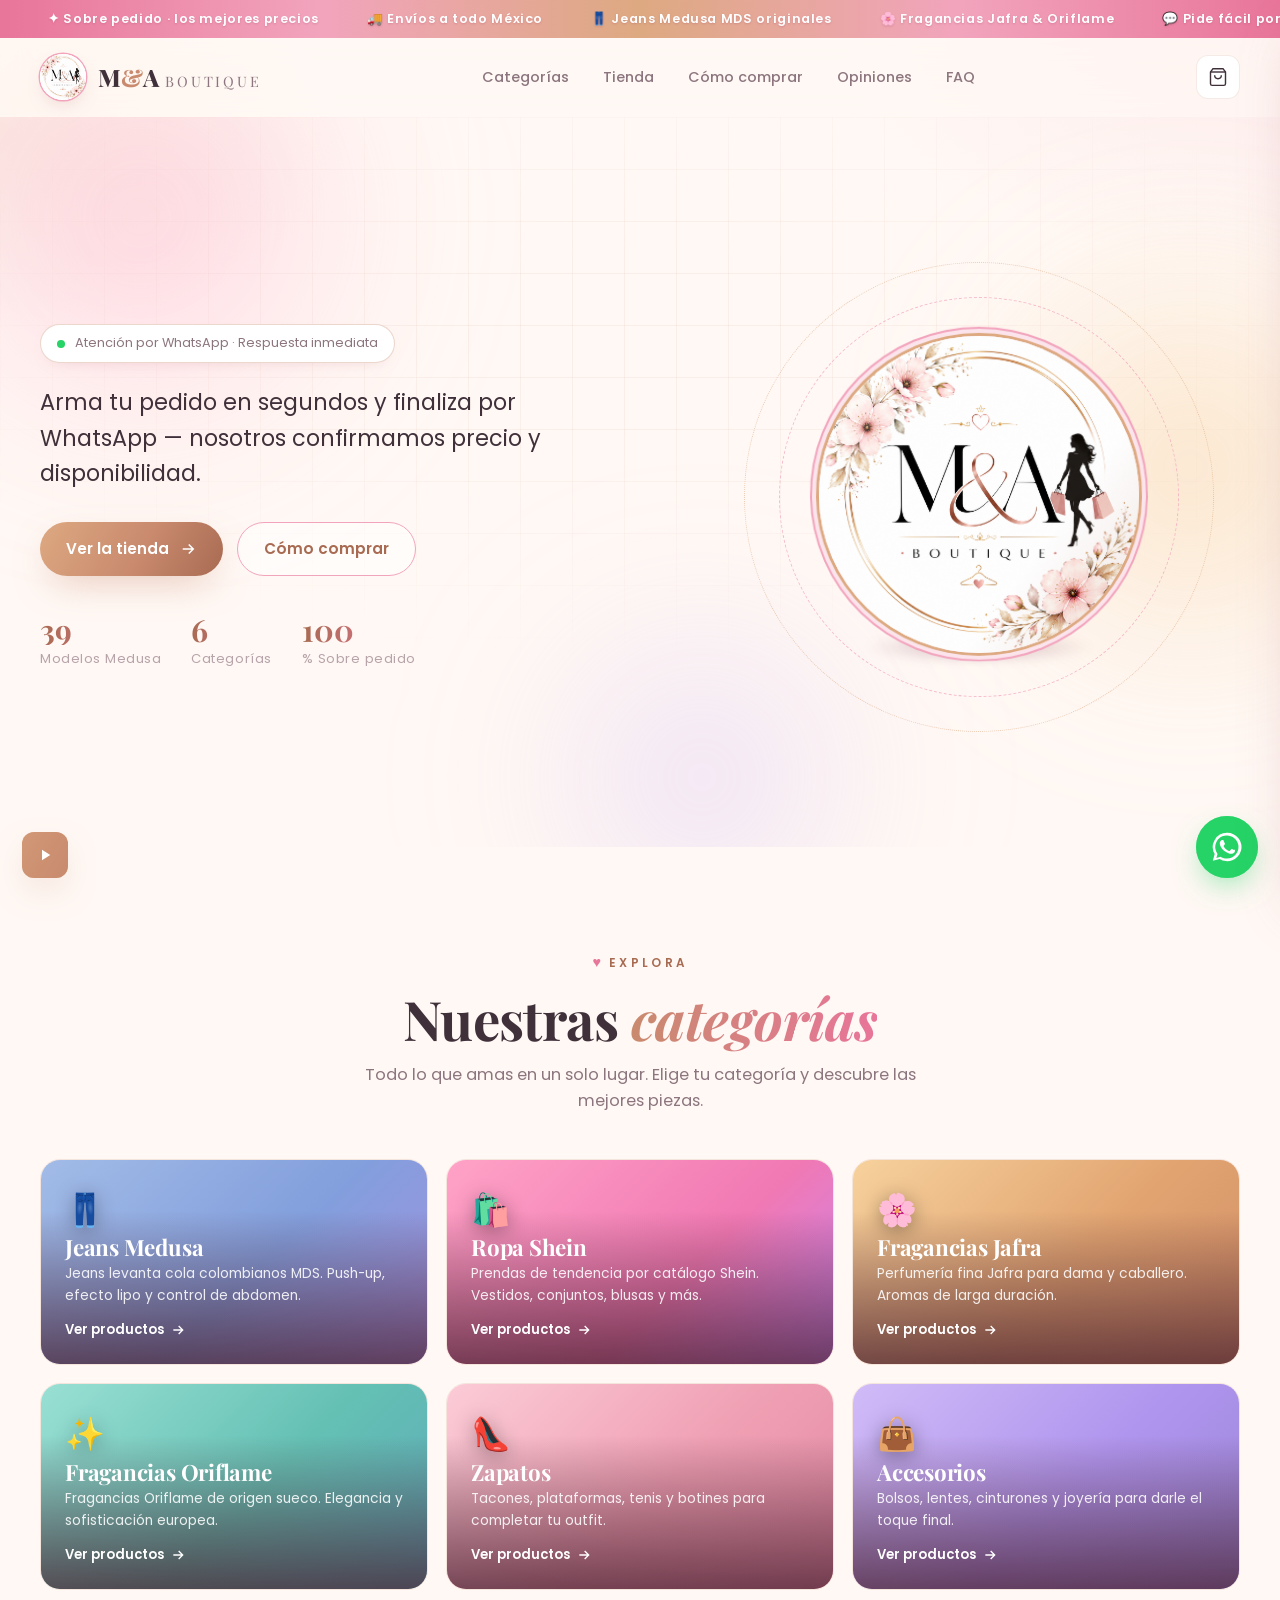
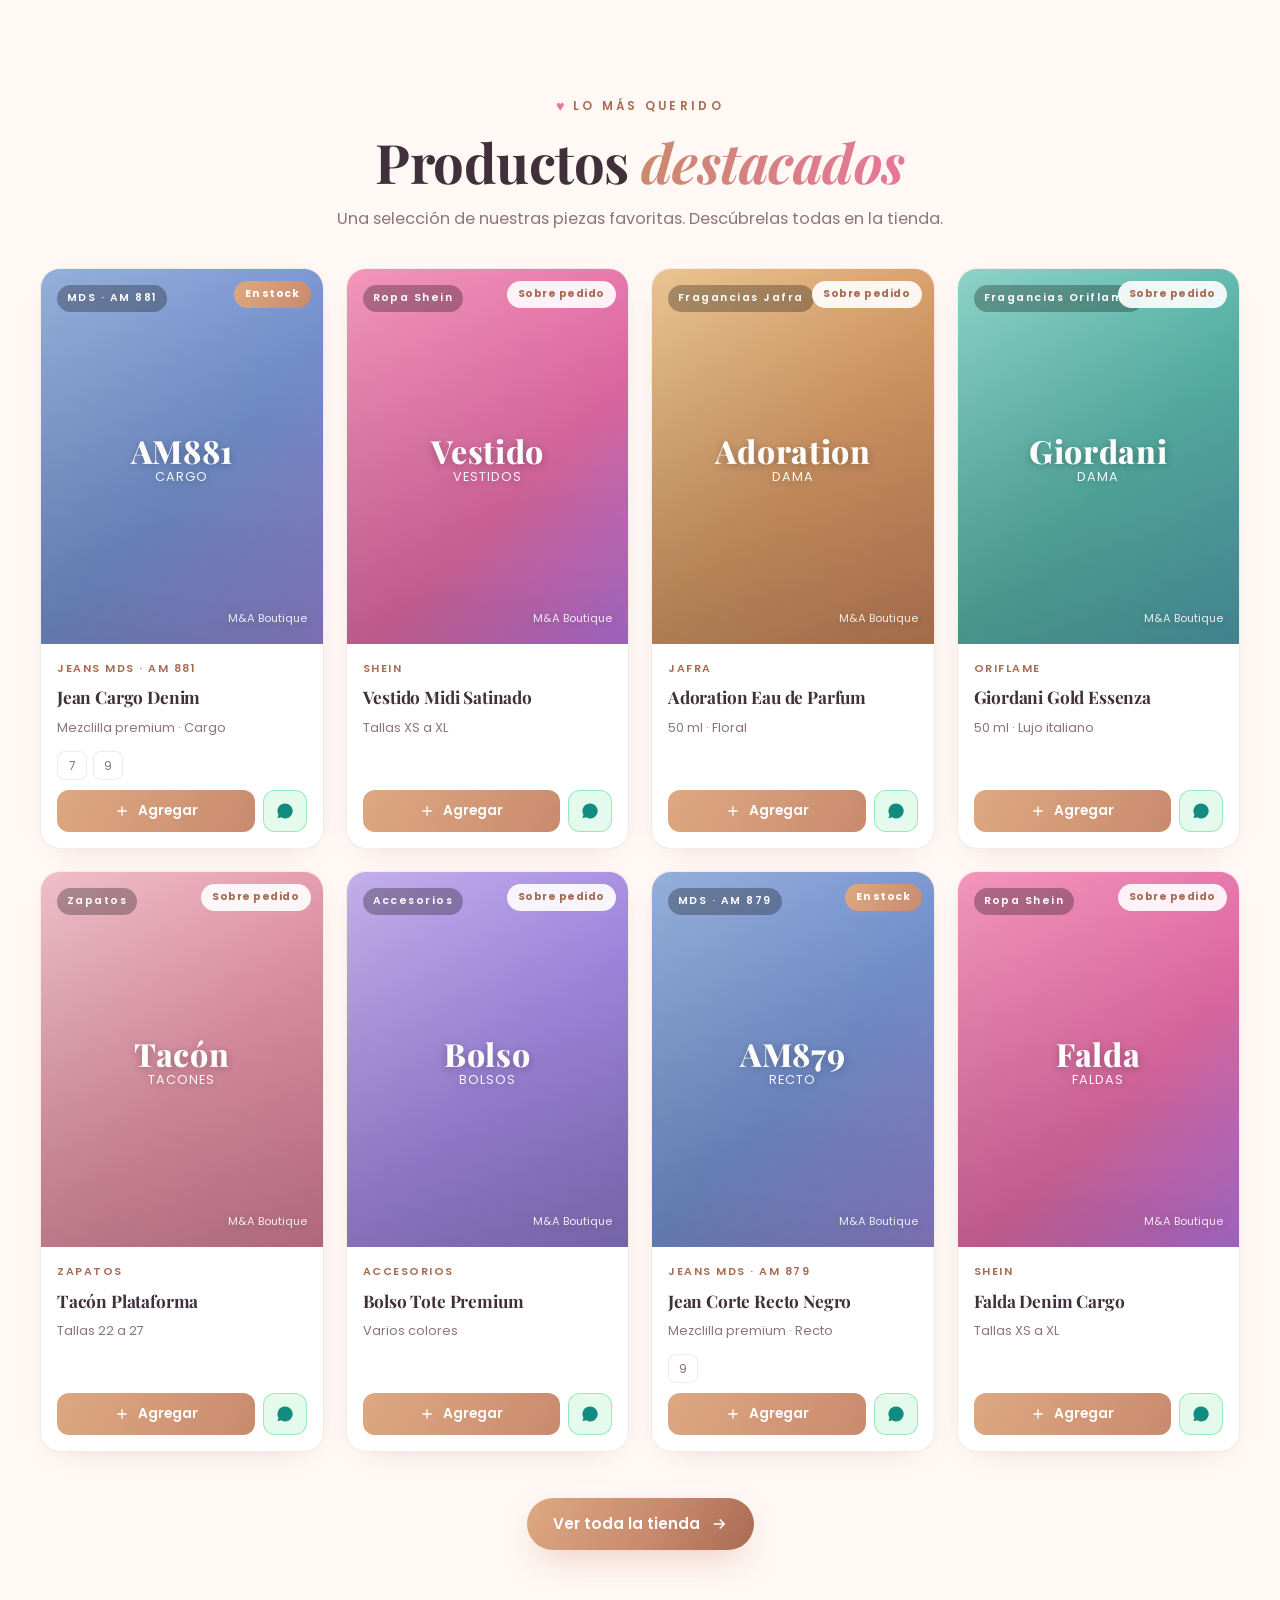
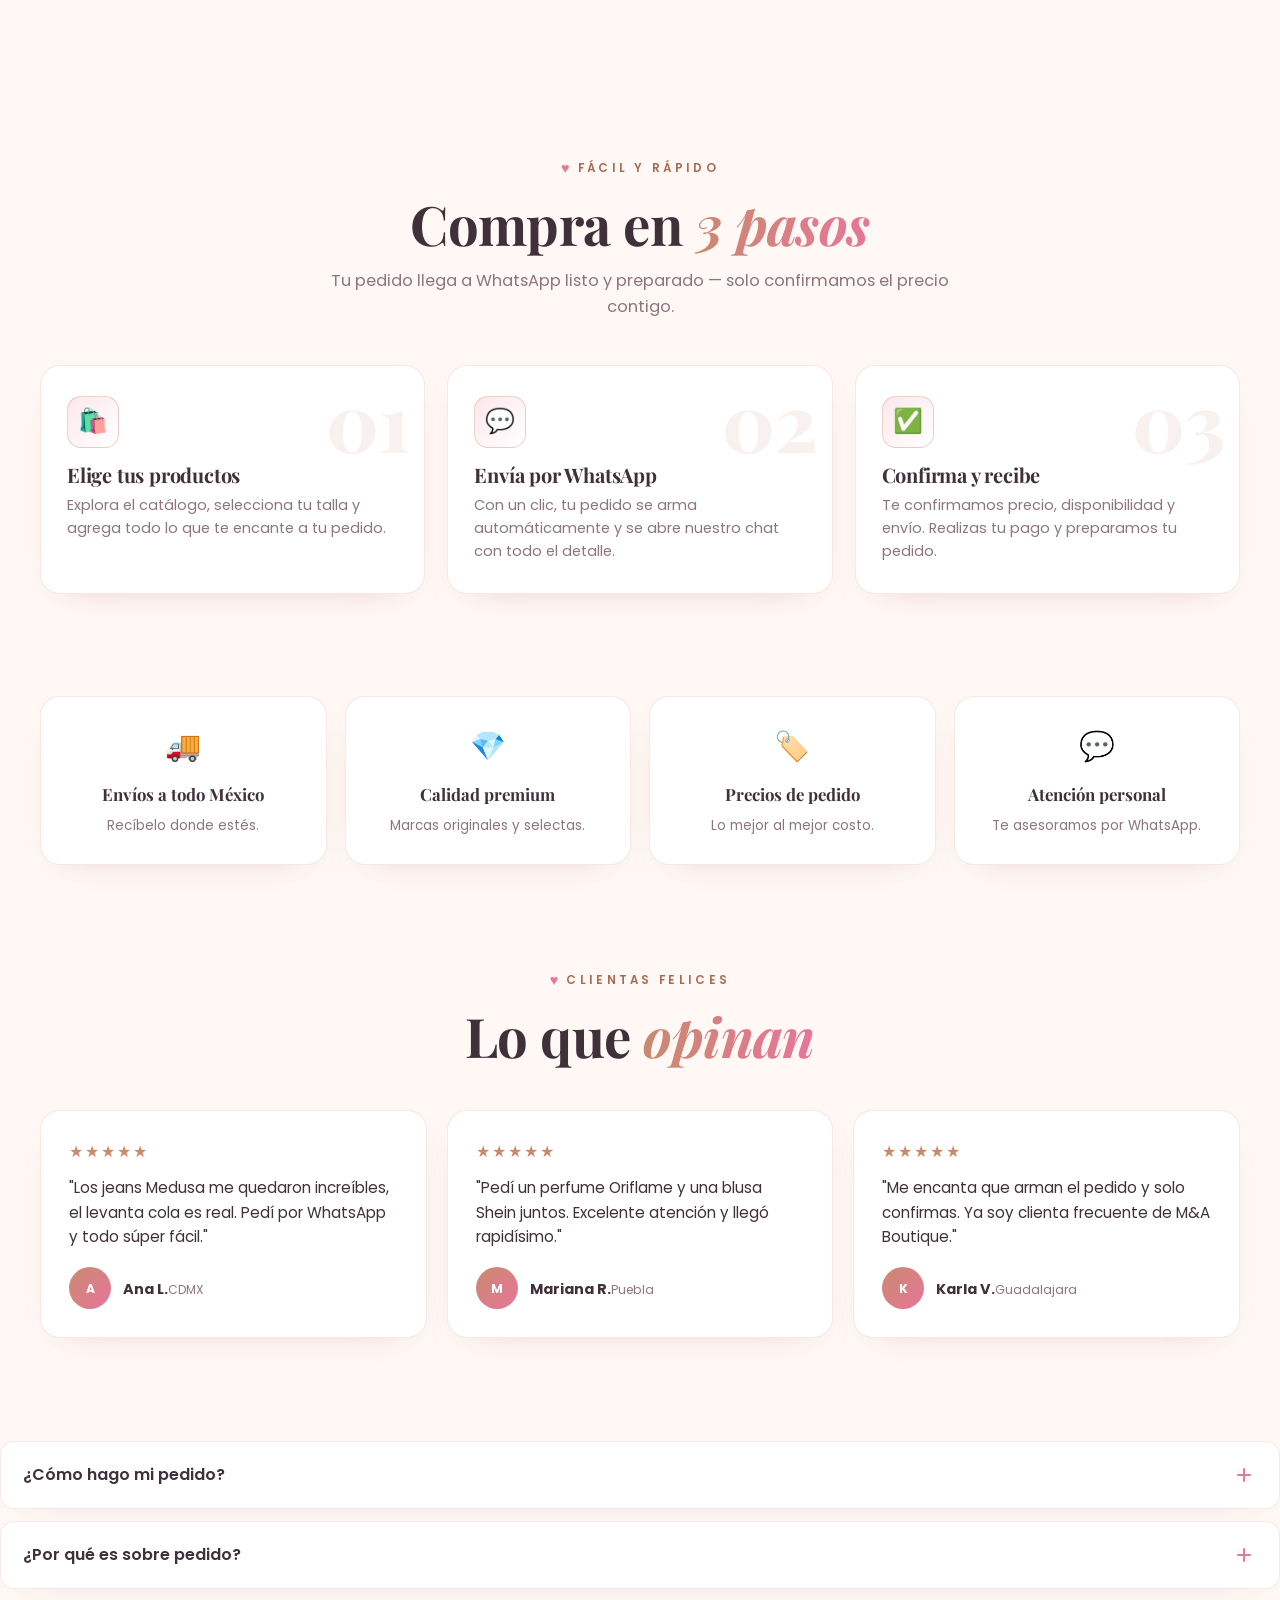
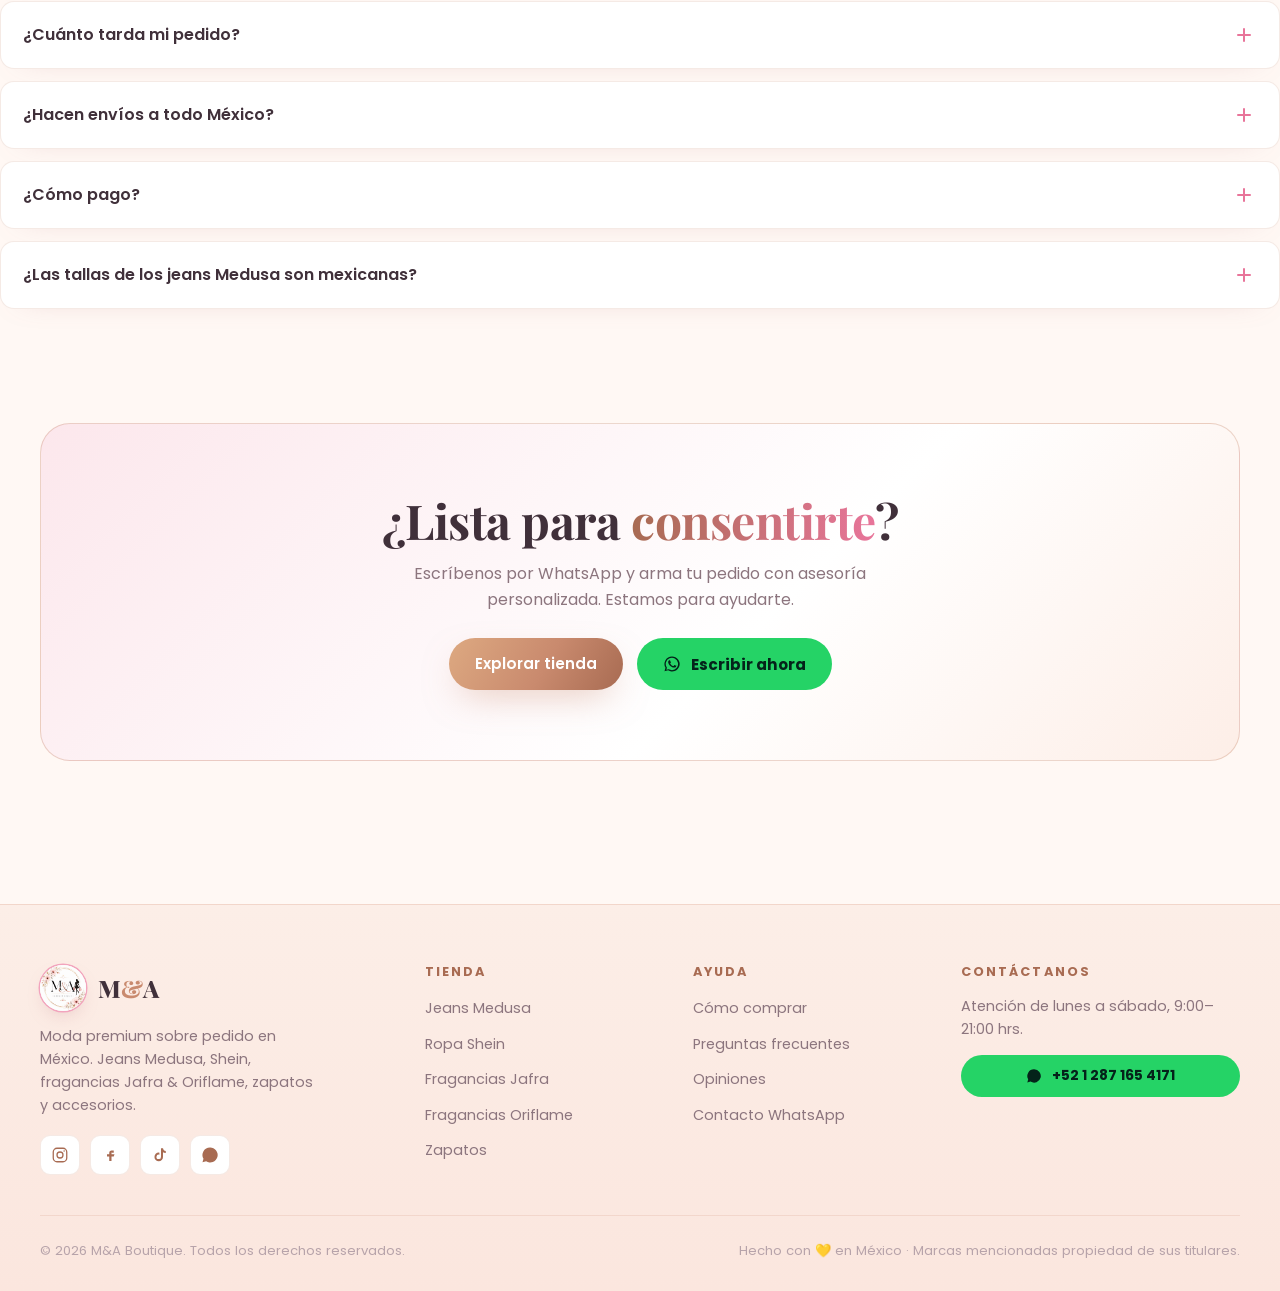
==== index.html @ 60275127 "M&A Boutique: sitio de ventas estático inicial - index.html (landing + destacados) y tienda.html (ca" ====
<!DOCTYPE html>
<html lang="es-MX">
<head>
<meta charset="UTF-8">
<meta name="viewport" content="width=device-width, initial-scale=1">
<meta name="theme-color" content="#fff8f4">

<!-- ============ SEO ============ -->
<title>M&A Boutique | Jeans Medusa, Shein, Fragancias Jafra & Oriflame · Sobre Pedido México</title>
<meta name="description" content="M&A Boutique: jeans levanta cola Medusa (MDS), ropa Shein, fragancias Jafra y Oriflame, zapatos y accesorios sobre pedido en México. Arma tu pedido y finaliza por WhatsApp en segundos.">
<meta name="keywords" content="jeans medusa, jeans MDS, jeans levanta cola, jeans colombianos, ropa shein mexico, fragancias jafra, perfumes oriflame, zapatos de dama, boutique en linea mexico, ropa sobre pedido">
<meta name="author" content="M&A Boutique">
<meta name="robots" content="index, follow, max-image-preview:large">
<link rel="canonical" href="https://maboutique.pages.dev/">
<meta name="geo.region" content="MX">
<meta name="geo.placename" content="México">

<!-- ============ Open Graph / Redes ============ -->
<meta property="og:type" content="website">
<meta property="og:site_name" content="M&A Boutique">
<meta property="og:title" content="M&A Boutique | Moda Premium Sobre Pedido">
<meta property="og:description" content="Jeans Medusa, ropa Shein, fragancias Jafra y Oriflame, zapatos y accesorios. Arma tu pedido y finaliza por WhatsApp.">
<meta property="og:locale" content="es_MX">
<meta property="og:url" content="https://maboutique.pages.dev/">
<meta property="og:image" content="assets/img/og-cover.svg">
<meta name="twitter:card" content="summary_large_image">
<meta name="twitter:title" content="M&A Boutique | Moda Premium Sobre Pedido">
<meta name="twitter:description" content="Jeans Medusa, Shein, fragancias Jafra & Oriflame, zapatos y accesorios. Pide por WhatsApp.">
<meta name="twitter:image" content="assets/img/og-cover.svg">

<!-- ============ Favicon ============ -->
<link rel="icon" href="assets/img/favicon.svg" type="image/svg+xml">
<link rel="apple-touch-icon" href="assets/img/favicon.svg">

<!-- ============ Fuentes ============ -->
<link rel="preconnect" href="https://fonts.googleapis.com">
<link rel="preconnect" href="https://fonts.gstatic.com" crossorigin>
<link href="https://fonts.googleapis.com/css2?family=Dancing+Script:wght@600;700&family=Playfair+Display:ital,wght@0,600;0,700;0,800;1,600&family=Poppins:wght@300;400;500;600;700&display=swap" rel="stylesheet">

<link rel="stylesheet" href="assets/css/styles.css">

<!-- ============ Datos estructurados (SEO + GEO) ============ -->
<script type="application/ld+json">
{
  "@context":"https://schema.org",
  "@type":"Store",
  "name":"M&A Boutique",
  "description":"Boutique en línea de jeans Medusa (MDS), ropa Shein, fragancias Jafra y Oriflame, zapatos y accesorios sobre pedido en México.",
  "image":"https://maboutique.pages.dev/assets/img/og-cover.svg",
  "url":"https://maboutique.pages.dev/",
  "telephone":"+5212871654171",
  "priceRange":"$$",
  "areaServed":{"@type":"Country","name":"México"},
  "address":{"@type":"PostalAddress","addressCountry":"MX"},
  "sameAs":[],
  "openingHoursSpecification":{"@type":"OpeningHoursSpecification","dayOfWeek":["Monday","Tuesday","Wednesday","Thursday","Friday","Saturday"],"opens":"09:00","closes":"21:00"}
}
</script>
<script type="application/ld+json">
{
  "@context":"https://schema.org",
  "@type":"FAQPage",
  "mainEntity":[
    {"@type":"Question","name":"¿Cómo compro en M&A Boutique?","acceptedAnswer":{"@type":"Answer","text":"Elige tus productos y tallas, agrégalos a tu pedido y presiona 'Finalizar por WhatsApp'. Tu pedido llega listo a nuestro chat y solo confirmamos precio y disponibilidad."}},
    {"@type":"Question","name":"¿Los productos son sobre pedido?","acceptedAnswer":{"@type":"Answer","text":"Sí. Trabajamos por pedido para ofrecerte los mejores precios en jeans Medusa, ropa Shein, fragancias Jafra y Oriflame, zapatos y accesorios."}},
    {"@type":"Question","name":"¿Hacen envíos a todo México?","acceptedAnswer":{"@type":"Answer","text":"Sí, realizamos envíos a todo México. El costo y tiempo de entrega se confirma por WhatsApp según tu ubicación."}},
    {"@type":"Question","name":"¿Qué son los jeans Medusa MDS?","acceptedAnswer":{"@type":"Answer","text":"Son jeans colombianos de mezclilla premium con efecto push-up y levanta cola, en cortes americano, wide leg, semi campana, capri, short y más."}}
  ]
}
</script>
</head>
<body>

<!-- ============ Announcement ============ -->
<div class="marquee" aria-hidden="true">
  <div class="marquee__track" id="marquee">
    <span>✦ Sobre pedido · los mejores precios</span>
    <span>🚚 Envíos a todo México</span>
    <span>👖 Jeans Medusa MDS originales</span>
    <span>🌸 Fragancias Jafra & Oriflame</span>
    <span>💬 Pide fácil por WhatsApp</span>
    <span>✦ Sobre pedido · los mejores precios</span>
    <span>🚚 Envíos a todo México</span>
    <span>👖 Jeans Medusa MDS originales</span>
    <span>🌸 Fragancias Jafra & Oriflame</span>
    <span>💬 Pide fácil por WhatsApp</span>
  </div>
</div>

<!-- ============ Header ============ -->
<header class="header" id="header">
  <div class="container nav">
    <a href="#top" class="brand" aria-label="M&A Boutique inicio">
      <span class="brand__logo"><img src="assets/img/logo.png" alt="M&A Boutique" width="46" height="46"></span>
      <span>M<span class="amp">&amp;</span>A <span class="brand__word" style="font-weight:400;font-size:.9rem;letter-spacing:.2em;color:var(--muted)">BOUTIQUE</span></span>
    </a>
    <nav class="nav__links" aria-label="Principal">
      <a href="#categorias">Categorías</a>
      <a href="tienda.html">Tienda</a>
      <a href="#comprar">Cómo comprar</a>
      <a href="#opiniones">Opiniones</a>
      <a href="#faq">FAQ</a>
    </nav>
    <div class="nav__actions">
      <button class="icon-btn" id="openCart" aria-label="Abrir mi pedido">
        <svg width="20" height="20" viewBox="0 0 24 24" fill="none" stroke="currentColor" stroke-width="1.7"><path d="M6 2 3 6v14a2 2 0 0 0 2 2h14a2 2 0 0 0 2-2V6l-3-4Z"/><path d="M3 6h18"/><path d="M16 10a4 4 0 0 1-8 0"/></svg>
        <span class="cart-count" id="cartCount">0</span>
      </button>
      <button class="burger icon-btn" id="burger" aria-label="Abrir menú">
        <svg width="20" height="20" viewBox="0 0 24 24" fill="none" stroke="currentColor" stroke-width="1.8"><path d="M3 6h18M3 12h18M3 18h18"/></svg>
      </button>
    </div>
  </div>
</header>

<!-- ============ Mobile menu ============ -->
<div class="mobile-menu" id="mobileMenu">
  <button class="mm-close" id="mmClose" aria-label="Cerrar">&times;</button>
  <a href="#categorias">Categorías</a>
  <a href="tienda.html">Tienda</a>
  <a href="#comprar">Cómo comprar</a>
  <a href="#opiniones">Opiniones</a>
  <a href="#faq">FAQ</a>
</div>

<main id="top">

  <!-- ============ Hero ============ -->
  <section class="hero">
    <div class="hero__bg"><div class="blob b1"></div><div class="blob b2"></div><div class="blob b3"></div></div>
    <div class="hero__grid"></div>
    <div class="container hero__inner">
      <div>
        <span class="hero__badge reveal"><span class="dot"></span> Atención por WhatsApp · Respuesta inmediata</span>
        <p class="hero__lead reveal d2" style="font-size:clamp(1.15rem,1.8vw,1.4rem);color:var(--text)">Arma tu pedido en segundos y finaliza por WhatsApp — nosotros confirmamos precio y disponibilidad.</p>
        <div class="hero__cta reveal d3">
          <a href="tienda.html" class="btn btn-gold">Ver la tienda
            <svg width="18" height="18" viewBox="0 0 24 24" fill="none" stroke="currentColor" stroke-width="2"><path d="M5 12h14M13 6l6 6-6 6"/></svg>
          </a>
          <a href="#comprar" class="btn btn-ghost">Cómo comprar</a>
        </div>
        <div class="hero__stats reveal d3">
          <div class="stat"><b class="grad-text" data-count="39">39</b><span>Modelos Medusa</span></div>
          <div class="stat"><b class="grad-text" data-count="6">6</b><span>Categorías</span></div>
          <div class="stat"><b class="grad-text" data-count="100">100</b><span>% Sobre pedido</span></div>
        </div>
      </div>
      <div class="hero__visual">
        <div class="hero__ring"></div>
        <div class="hero__ring ring2"></div>
        <div class="coin-shadow"></div>
        <div class="hero__coin">
          <div class="coin-tilt">
            <div class="coin-spin">
              <div class="coin-face coin-front"><img src="assets/img/logo.png" alt="M&A Boutique" width="320" height="320"></div>
              <div class="coin-face coin-back">
                <div class="coin-back__deco">
                  <span class="cb-crown">&#9829;</span>
                  <span class="cb-mono">M<span class="amp">&amp;</span>A</span>
                  <span class="cb-sub">BOUTIQUE</span>
                  <span class="cb-hanger">&#8901; &#9825; &#8901;</span>
                </div>
              </div>
            </div>
          </div>
        </div>
      </div>
    </div>
  </section>

  <!-- ============ Categorías ============ -->
  <section class="section" id="categorias">
    <div class="container">
      <div class="center" style="max-width:640px">
        <span class="eyebrow reveal">Explora</span>
        <h2 class="section-title reveal d1">Nuestras <span class="accent">categorías</span></h2>
        <p class="section-sub center reveal d2">Todo lo que amas en un solo lugar. Elige tu categoría y descubre las mejores piezas.</p>
      </div>
      <div class="cats" id="catsGrid"></div>
    </div>
  </section>

  <!-- ============ Destacados ============ -->
  <section class="section" id="destacados" style="padding-top:0">
    <div class="container">
      <div class="center" style="max-width:640px;margin-bottom:36px">
        <span class="eyebrow reveal">Lo más querido</span>
        <h2 class="section-title reveal d1">Productos <span class="accent">destacados</span></h2>
        <p class="section-sub center reveal d2">Una selección de nuestras piezas favoritas. Descúbrelas todas en la tienda.</p>
      </div>

      <div class="grid" id="featuredGrid"></div>

      <div class="center reveal" style="margin-top:46px">
        <a href="tienda.html" class="btn btn-gold">Ver toda la tienda
          <svg width="18" height="18" viewBox="0 0 24 24" fill="none" stroke="currentColor" stroke-width="2"><path d="M5 12h14M13 6l6 6-6 6"/></svg>
        </a>
      </div>
    </div>
  </section>

  <!-- ============ Cómo comprar ============ -->
  <section class="section" id="comprar">
    <div class="container">
      <div class="center" style="max-width:640px">
        <span class="eyebrow reveal">Fácil y rápido</span>
        <h2 class="section-title reveal d1">Compra en <span class="accent">3 pasos</span></h2>
        <p class="section-sub center reveal d2">Tu pedido llega a WhatsApp listo y preparado — solo confirmamos el precio contigo.</p>
      </div>
      <div class="steps">
        <div class="step reveal">
          <div class="step__ic">🛍️</div>
          <h3>Elige tus productos</h3>
          <p>Explora el catálogo, selecciona tu talla y agrega todo lo que te encante a tu pedido.</p>
        </div>
        <div class="step reveal d1">
          <div class="step__ic">💬</div>
          <h3>Envía por WhatsApp</h3>
          <p>Con un clic, tu pedido se arma automáticamente y se abre nuestro chat con todo el detalle.</p>
        </div>
        <div class="step reveal d2">
          <div class="step__ic">✅</div>
          <h3>Confirma y recibe</h3>
          <p>Te confirmamos precio, disponibilidad y envío. Realizas tu pago y preparamos tu pedido.</p>
        </div>
      </div>
    </div>
  </section>

  <!-- ============ Beneficios ============ -->
  <section class="section" style="padding-top:0">
    <div class="container">
      <div class="benefits">
        <div class="benefit reveal"><div class="b-ic">🚚</div><b>Envíos a todo México</b><span>Recíbelo donde estés.</span></div>
        <div class="benefit reveal d1"><div class="b-ic">💎</div><b>Calidad premium</b><span>Marcas originales y selectas.</span></div>
        <div class="benefit reveal d2"><div class="b-ic">🏷️</div><b>Precios de pedido</b><span>Lo mejor al mejor costo.</span></div>
        <div class="benefit reveal d3"><div class="b-ic">💬</div><b>Atención personal</b><span>Te asesoramos por WhatsApp.</span></div>
      </div>
    </div>
  </section>

  <!-- ============ Opiniones ============ -->
  <section class="section" id="opiniones" style="padding-top:0">
    <div class="container">
      <div class="center" style="max-width:640px">
        <span class="eyebrow reveal">Clientas felices</span>
        <h2 class="section-title reveal d1">Lo que <span class="accent">opinan</span></h2>
      </div>
      <div class="testi">
        <div class="tcard reveal">
          <div class="stars">★★★★★</div>
          <p>"Los jeans Medusa me quedaron increíbles, el levanta cola es real. Pedí por WhatsApp y todo súper fácil."</p>
          <div class="who"><span class="av">A</span><div><b>Ana L.</b><span>CDMX</span></div></div>
        </div>
        <div class="tcard reveal d1">
          <div class="stars">★★★★★</div>
          <p>"Pedí un perfume Oriflame y una blusa Shein juntos. Excelente atención y llegó rapidísimo."</p>
          <div class="who"><span class="av">M</span><div><b>Mariana R.</b><span>Puebla</span></div></div>
        </div>
        <div class="tcard reveal d2">
          <div class="stars">★★★★★</div>
          <p>"Me encanta que arman el pedido y solo confirmas. Ya soy clienta frecuente de M&A Boutique."</p>
          <div class="who"><span class="av">K</span><div><b>Karla V.</b><span>Guadalajara</span></div></div>
        </div>
      </div>
    </div>
  </section>

  <!-- ============ FAQ ============ -->
  <section class="section" id="faq" style="padding-top:0">
    <div class="container">
      <div class="center" style="max-width:640px">
        <span class="eyebrow reveal">Dudas</span>
        <h2 class="section-title reveal d1">Preguntas <span class="accent">frecuentes</span></h2>
      </div>
      <div class="faq" id="faq" style="margin-top:36px"></div>
    </div>
  </section>

  <!-- ============ CTA band ============ -->
  <section class="section" style="padding-top:0">
    <div class="container">
      <div class="cta-band reveal">
        <div class="cta-band__bg"></div>
        <h2>¿Lista para <span class="grad-text">consentirte</span>?</h2>
        <p>Escríbenos por WhatsApp y arma tu pedido con asesoría personalizada. Estamos para ayudarte.</p>
        <div class="btns">
          <a href="tienda.html" class="btn btn-gold">Explorar tienda</a>
          <button class="btn btn-wa" id="ctaWa">
            <svg width="18" height="18" viewBox="0 0 24 24" fill="currentColor"><path d="M17.5 14.4c-.3-.2-1.7-.8-2-1-.3-.1-.5-.1-.6.2s-.7.9-.9 1.1c-.2.2-.3.2-.6.1-1.6-.8-2.6-1.4-3.7-3.2-.3-.5.3-.5.8-1.5.1-.2 0-.4 0-.5s-.6-1.5-.9-2.1c-.2-.5-.4-.4-.6-.4h-.5c-.2 0-.5.1-.7.3-.9.9-1.1 2-.7 3.2.6 1.9 1.9 3.4 3.6 4.6 2.3 1.6 3.7 1.7 4.9 1.5.7-.1 1.7-.7 1.9-1.4.2-.6.2-1.2.2-1.3-.1-.1-.3-.2-.6-.3Z"/><path d="M12 2a10 10 0 0 0-8.7 15l-1.3 4.7 4.8-1.3A10 10 0 1 0 12 2Zm0 18.2c-1.5 0-3-.4-4.3-1.1l-.3-.2-2.9.8.8-2.8-.2-.3A8.2 8.2 0 1 1 12 20.2Z"/></svg>
            Escribir ahora
          </button>
        </div>
      </div>
    </div>
  </section>

</main>

<!-- ============ Footer ============ -->
<footer class="footer">
  <div class="container">
    <div class="footer__grid">
      <div class="footer__brand">
        <a href="#top" class="brand"><span class="brand__logo"><img src="assets/img/logo.png" alt="M&A Boutique" width="46" height="46"></span><span>M<span class="amp">&amp;</span>A</span></a>
        <p>Moda premium sobre pedido en México. Jeans Medusa, Shein, fragancias Jafra & Oriflame, zapatos y accesorios.</p>
        <div class="socials">
          <a href="#" aria-label="Instagram"><svg width="18" height="18" viewBox="0 0 24 24" fill="none" stroke="currentColor" stroke-width="1.7"><rect x="3" y="3" width="18" height="18" rx="5"/><circle cx="12" cy="12" r="4"/><circle cx="17.5" cy="6.5" r="1" fill="currentColor" stroke="none"/></svg></a>
          <a href="#" aria-label="Facebook"><svg width="18" height="18" viewBox="0 0 24 24" fill="currentColor"><path d="M14 9h3V6h-3c-1.7 0-3 1.3-3 3v2H8v3h3v6h3v-6h3l1-3h-4V9c0-.6.4-1 1-1Z"/></svg></a>
          <a href="#" aria-label="TikTok"><svg width="18" height="18" viewBox="0 0 24 24" fill="currentColor"><path d="M16 3c.3 2.1 1.6 3.6 3.7 3.8v2.6c-1.3.1-2.6-.3-3.7-1v6.1a5.7 5.7 0 1 1-5.7-5.7c.3 0 .6 0 .9.1v2.7a3 3 0 1 0 2.1 2.9V3H16Z"/></svg></a>
          <a href="#" id="waFoot" aria-label="WhatsApp"><svg width="18" height="18" viewBox="0 0 24 24" fill="currentColor"><path d="M12 2a10 10 0 0 0-8.7 15l-1.3 4.7 4.8-1.3A10 10 0 1 0 12 2Z"/></svg></a>
        </div>
      </div>
      <div><h4>Tienda</h4><ul>
        <li><a href="tienda.html" data-cat="medusa">Jeans Medusa</a></li>
        <li><a href="tienda.html" data-cat="shein">Ropa Shein</a></li>
        <li><a href="tienda.html" data-cat="jafra">Fragancias Jafra</a></li>
        <li><a href="tienda.html" data-cat="oriflame">Fragancias Oriflame</a></li>
        <li><a href="tienda.html" data-cat="zapatos">Zapatos</a></li>
      </ul></div>
      <div><h4>Ayuda</h4><ul>
        <li><a href="#comprar">Cómo comprar</a></li>
        <li><a href="#faq">Preguntas frecuentes</a></li>
        <li><a href="#opiniones">Opiniones</a></li>
        <li><a href="#" id="waHelp">Contacto WhatsApp</a></li>
      </ul></div>
      <div>
        <h4>Contáctanos</h4>
        <p style="color:var(--muted);font-size:.9rem;margin-bottom:14px">Atención de lunes a sábado, 9:00–21:00 hrs.</p>
        <a href="#" class="btn btn-wa btn-sm" id="waFootBtn" style="width:100%">
          <svg width="16" height="16" viewBox="0 0 24 24" fill="currentColor"><path d="M12 2a10 10 0 0 0-8.7 15l-1.3 4.7 4.8-1.3A10 10 0 1 0 12 2Z"/></svg>
          +52 1 287 165 4171
        </a>
      </div>
    </div>
    <div class="footer__bar">
      <span>© <span id="year"></span> M&A Boutique. Todos los derechos reservados.</span>
      <span>Hecho con 💛 en México · Marcas mencionadas propiedad de sus titulares.</span>
    </div>
  </div>
</footer>

<!-- ============ WhatsApp float ============ -->
<div class="wa-float">
  <div class="wa-bubble" id="waBubble">
    <button class="close" id="waBubbleClose" aria-label="Cerrar">&times;</button>
    <b>M&A Boutique</b>
    <p>¡Hola! 👋 ¿Te ayudo a armar tu pedido? Escríbenos, respondemos rápido.</p>
  </div>
  <button class="wa-btn" id="waBtn" aria-label="Chatear por WhatsApp">
    <svg viewBox="0 0 24 24" fill="currentColor"><path d="M17.5 14.4c-.3-.2-1.7-.8-2-1-.3-.1-.5-.1-.6.2s-.7.9-.9 1.1c-.2.2-.3.2-.6.1-1.6-.8-2.6-1.4-3.7-3.2-.3-.5.3-.5.8-1.5.1-.2 0-.4 0-.5s-.6-1.5-.9-2.1c-.2-.5-.4-.4-.6-.4h-.5c-.2 0-.5.1-.7.3-.9.9-1.1 2-.7 3.2.6 1.9 1.9 3.4 3.6 4.6 2.3 1.6 3.7 1.7 4.9 1.5.7-.1 1.7-.7 1.9-1.4.2-.6.2-1.2.2-1.3-.1-.1-.3-.2-.6-.3Z"/><path d="M12 2a10 10 0 0 0-8.7 15l-1.3 4.7 4.8-1.3A10 10 0 1 0 12 2Zm0 18.2c-1.5 0-3-.4-4.3-1.1l-.3-.2-2.9.8.8-2.8-.2-.3A8.2 8.2 0 1 1 12 20.2Z"/></svg>
  </button>
</div>

<!-- Back to top -->
<button class="totop" id="toTop" aria-label="Volver arriba">
  <svg width="20" height="20" viewBox="0 0 24 24" fill="none" stroke="currentColor" stroke-width="2"><path d="M12 19V5M6 11l6-6 6 6"/></svg>
</button>

<!-- Música de fondo -->
<audio id="bgMusic" loop preload="auto"><source src="assets/audio/bg-music.mp3" type="audio/mpeg"></audio>
<button class="music-btn" id="musicBtn" aria-label="Reproducir música" title="Música de fondo">
  <span class="eq"><i></i><i></i><i></i><i></i></span>
  <svg class="icon-play" viewBox="0 0 24 24" fill="currentColor"><path d="M8 5v14l11-7z"/></svg>
</button>

<!-- ============ Cart drawer ============ -->
<div class="overlay" id="overlay"></div>
<aside class="drawer" id="drawer" aria-label="Mi pedido">
  <div class="drawer__head">
    <div><h3>Mi pedido</h3><div class="count" id="drawerCount">0 artículos</div></div>
    <button class="icon-btn" id="closeCart" aria-label="Cerrar">
      <svg width="20" height="20" viewBox="0 0 24 24" fill="none" stroke="currentColor" stroke-width="2"><path d="M18 6 6 18M6 6l12 12"/></svg>
    </button>
  </div>
  <div class="drawer__items" id="drawerItems"></div>
  <div class="drawer__foot" id="drawerFoot">
    <div class="drawer__total"><span>Total de artículos</span><b id="totalItems">0</b></div>
    <button class="btn btn-wa btn-block" id="checkout">
      <svg width="18" height="18" viewBox="0 0 24 24" fill="currentColor"><path d="M12 2a10 10 0 0 0-8.7 15l-1.3 4.7 4.8-1.3A10 10 0 1 0 12 2Z"/></svg>
      Finalizar pedido por WhatsApp
    </button>
    <p class="drawer__note">Tu pedido se enviará listo a nuestro WhatsApp. Confirmamos precio y disponibilidad antes de pagar.</p>
  </div>
</aside>

<div class="toast-wrap" id="toastWrap"></div>

<script src="assets/js/products.js"></script>
<script src="assets/js/app.js"></script>
</body>
</html>
---- assets/css/styles.css ----
/* =============================================================
   M&A BOUTIQUE — Design System
   Cute · romántico · rose-gold + rosa pétalo + crema (según logo)
   ============================================================= */

:root{
  /* Paleta clara "cute" */
  --bg:            #fff8f4;
  --bg-2:          #fceee7;
  --surface:       #ffffff;
  --surface-2:     #fdf2ec;
  --line:          rgba(200,138,110,.18);
  --line-strong:   rgba(200,138,110,.34);
  --text:          #40303a;
  --muted:         #8c757e;
  --muted-2:       #b7a3aa;

  --gold:          #c98a6e;   /* rose-gold principal */
  --gold-2:        #dda981;   /* rose-gold claro */
  --gold-deep:     #a86b52;   /* cobre */
  --rose:          #f2a4bd;   /* rosa pétalo */
  --rose-2:        #e8759a;   /* rosa fuerte */
  --blush:         #fce7ec;
  --wa:            #25d366;
  --wa-dark:       #128c7e;

  /* Gradientes por categoría (pastel cute) */
  --g-medusa:    linear-gradient(135deg,#9db8e6 0%,#7c9adb 55%,#9d8ce0 100%);
  --g-shein:     linear-gradient(135deg,#ff9ec4 0%,#f072b0 60%,#c77df0 100%);
  --g-jafra:     linear-gradient(135deg,#f6cf98 0%,#e0a06a 55%,#cf885f 100%);
  --g-oriflame:  linear-gradient(135deg,#94ded2 0%,#5cbdb0 55%,#54a6b6 100%);
  --g-zapatos:   linear-gradient(135deg,#fbc9d5 0%,#ef9bb0 55%,#e084a0 100%);
  --g-accesorios:linear-gradient(135deg,#ceb8f7 0%,#ac90ee 55%,#957fd6 100%);

  --radius:      20px;
  --radius-sm:   14px;
  --radius-lg:   30px;
  --shadow:      0 22px 55px -22px rgba(183,110,121,.38);
  --shadow-gold: 0 14px 36px -12px rgba(201,138,110,.5);
  --ease:        cubic-bezier(.2,.7,.2,1);

  --font-display: "Playfair Display","Bodoni MT","Didot",Georgia,serif;
  --font-script:  "Dancing Script","Segoe Script",cursive;
  --font-body:    "Poppins","Inter",-apple-system,BlinkMacSystemFont,"Segoe UI",Roboto,sans-serif;

  --maxw: 1240px;
}

/* -------------------- Reset -------------------- */
*,*::before,*::after{box-sizing:border-box;margin:0;padding:0}
html{scroll-behavior:smooth;-webkit-text-size-adjust:100%;overflow-x:hidden}
body{
  font-family:var(--font-body);
  background:var(--bg);
  color:var(--text);
  line-height:1.6;
  overflow-x:hidden;
  -webkit-font-smoothing:antialiased;
  background-image:
    radial-gradient(ellipse 60% 50% at 100% 0%,rgba(242,164,189,.16),transparent 60%),
    radial-gradient(ellipse 50% 40% at 0% 15%,rgba(221,169,129,.14),transparent 55%);
  background-attachment:fixed;
}
img{display:block;max-width:100%;height:auto}
a{color:inherit;text-decoration:none}
button{font-family:inherit;cursor:pointer;border:none;background:none;color:inherit}
ul{list-style:none}
h1,h2,h3,h4{font-family:var(--font-display);font-weight:700;line-height:1.1;letter-spacing:-.01em;color:var(--text)}
::selection{background:var(--rose);color:#fff}

/* Scrollbar */
::-webkit-scrollbar{width:11px;height:11px}
::-webkit-scrollbar-track{background:var(--bg-2)}
::-webkit-scrollbar-thumb{background:var(--rose);border-radius:20px;border:2px solid var(--bg-2)}
::-webkit-scrollbar-thumb:hover{background:var(--rose-2)}

/* -------------------- Layout helpers -------------------- */
.container{width:100%;max-width:var(--maxw);margin-inline:auto;padding-inline:20px}
.section{padding-block:clamp(56px,8vw,110px);position:relative}
.eyebrow{
  display:inline-flex;align-items:center;gap:8px;
  font-size:.74rem;letter-spacing:.28em;text-transform:uppercase;
  color:var(--gold-deep);font-weight:600;margin-bottom:14px;
}
.eyebrow::before{content:"♥";color:var(--rose-2);letter-spacing:0;font-size:.9rem}
.section-title{font-size:clamp(2rem,5vw,3.4rem);margin-bottom:14px}
.section-title .accent{
  background:linear-gradient(90deg,var(--gold),var(--rose-2));
  -webkit-background-clip:text;background-clip:text;color:transparent;font-style:italic;
}
.section-sub{color:var(--muted);max-width:620px;font-size:1.02rem}
.center{text-align:center;margin-inline:auto}
.grad-text{
  background:linear-gradient(90deg,var(--gold-deep),var(--rose-2));
  -webkit-background-clip:text;background-clip:text;color:transparent;
}

/* -------------------- Buttons -------------------- */
.btn{
  display:inline-flex;align-items:center;justify-content:center;gap:10px;
  padding:14px 26px;border-radius:999px;font-weight:600;font-size:.95rem;
  transition:transform .35s var(--ease),box-shadow .35s var(--ease),background .3s;
  will-change:transform;position:relative;overflow:hidden;white-space:nowrap;
}
.btn:active{transform:scale(.96)}
.btn-gold{
  background:linear-gradient(120deg,var(--gold-2),var(--gold) 55%,var(--gold-deep));
  color:#fff;box-shadow:var(--shadow-gold);
}
.btn-gold:hover{transform:translateY(-3px)}
.btn-gold::after{
  content:"";position:absolute;inset:0;transform:translateX(-120%);
  background:linear-gradient(110deg,transparent 20%,rgba(255,255,255,.55) 50%,transparent 80%);
}
.btn-gold:hover::after{animation:shine 1s var(--ease)}
@keyframes shine{to{transform:translateX(120%)}}
.btn-ghost{border:1.5px solid var(--rose);color:var(--gold-deep);background:rgba(255,255,255,.5)}
.btn-ghost:hover{border-color:var(--rose-2);color:var(--rose-2);transform:translateY(-3px);background:#fff}
.btn-wa{background:var(--wa);color:#04231a;font-weight:700}
.btn-wa:hover{transform:translateY(-3px);box-shadow:0 14px 34px -12px rgba(37,211,102,.55)}
.btn-block{width:100%}
.btn-sm{padding:10px 18px;font-size:.86rem}

/* -------------------- Announcement marquee -------------------- */
.marquee{
  background:linear-gradient(90deg,var(--rose-2),var(--rose),var(--gold-2),var(--rose),var(--rose-2));
  color:#fff;font-weight:600;font-size:.8rem;letter-spacing:.05em;
  overflow:hidden;white-space:nowrap;padding:9px 0;position:relative;z-index:60;
  text-shadow:0 1px 2px rgba(160,60,90,.25);
}
.marquee__track{display:inline-flex;gap:48px;animation:marq 26s linear infinite;padding-left:48px}
.marquee span{display:inline-flex;align-items:center;gap:10px}
@keyframes marq{to{transform:translateX(-50%)}}

/* -------------------- Header -------------------- */
.header{
  position:sticky;top:0;z-index:50;
  background:rgba(255,248,244,.75);backdrop-filter:blur(16px) saturate(140%);
  border-bottom:1px solid transparent;transition:padding .3s var(--ease),background .3s,border-color .3s;
}
.header.scrolled{border-color:var(--line);background:rgba(255,248,244,.92);box-shadow:0 6px 24px -18px rgba(183,110,121,.6)}
.nav{display:flex;align-items:center;justify-content:space-between;gap:20px;padding-block:16px;transition:padding-block .3s}
.header.scrolled .nav{padding-block:10px}
.brand{display:flex;align-items:center;gap:12px;font-family:var(--font-display);font-size:1.5rem;font-weight:800;letter-spacing:.02em}
.brand .amp{color:var(--gold)}
.brand__mark{
  width:42px;height:42px;border-radius:12px;display:grid;place-items:center;
  background:linear-gradient(135deg,var(--gold),var(--gold-deep));color:#fff;
  font-weight:800;font-size:1.05rem;box-shadow:var(--shadow-gold);flex-shrink:0;
}
.brand__logo{
  width:46px;height:46px;border-radius:50%;flex-shrink:0;overflow:hidden;
  background:radial-gradient(circle,#fff,#fbf3ef);
  box-shadow:0 0 0 1.5px var(--rose),0 8px 20px -8px rgba(183,110,121,.4);
}
.brand__logo img{width:100%;height:100%;object-fit:cover;transform:scale(1.02)}
.nav__links{display:flex;align-items:center;gap:6px}
.nav__links a{
  padding:9px 14px;border-radius:999px;font-size:.9rem;color:var(--muted);
  font-weight:500;transition:color .25s,background .25s;position:relative;
}
.nav__links a:hover{color:var(--gold-deep);background:var(--blush)}
.nav__actions{display:flex;align-items:center;gap:12px}
.icon-btn{
  width:44px;height:44px;border-radius:12px;display:grid;place-items:center;
  border:1px solid var(--line);background:#fff;color:var(--text);
  transition:.25s var(--ease);position:relative;
}
.icon-btn:hover{border-color:var(--rose);color:var(--rose-2);transform:translateY(-2px)}
.cart-count{
  position:absolute;top:-7px;right:-7px;min-width:20px;height:20px;padding:0 5px;
  background:var(--rose-2);color:#fff;border-radius:999px;font-size:.7rem;font-weight:700;
  display:grid;place-items:center;transform:scale(0);transition:transform .3s var(--ease);
}
.cart-count.show{transform:scale(1)}
.cart-count.bump{animation:bump .4s var(--ease)}
@keyframes bump{0%,100%{transform:scale(1)}40%{transform:scale(1.4)}}
.burger{display:none}

/* -------------------- Hero -------------------- */
.hero{position:relative;padding-block:clamp(60px,10vw,120px) clamp(40px,7vw,90px);overflow:hidden}
.hero__bg{position:absolute;inset:0;z-index:-2}
.blob{position:absolute;border-radius:50%;filter:blur(72px);opacity:.55;mix-blend-mode:multiply}
.blob.b1{width:520px;height:520px;background:radial-gradient(circle,#ffb6cf,transparent 70%);top:-160px;left:-120px;animation:float1 16s ease-in-out infinite}
.blob.b2{width:460px;height:460px;background:radial-gradient(circle,#f6cf98,transparent 70%);top:120px;right:-140px;animation:float2 20s ease-in-out infinite}
.blob.b3{width:380px;height:380px;background:radial-gradient(circle,#ceb8f7,transparent 70%);bottom:-120px;left:40%;opacity:.4;animation:float1 22s ease-in-out infinite reverse}
@keyframes float1{50%{transform:translate(40px,-30px) scale(1.08)}}
@keyframes float2{50%{transform:translate(-50px,30px) scale(1.1)}}
.hero__grid{
  position:absolute;inset:0;z-index:-1;opacity:.5;
  background-image:linear-gradient(var(--line) 1px,transparent 1px),linear-gradient(90deg,var(--line) 1px,transparent 1px);
  background-size:52px 52px;-webkit-mask-image:radial-gradient(ellipse 80% 60% at 50% 30%,#000 20%,transparent 75%);
          mask-image:radial-gradient(ellipse 80% 60% at 50% 30%,#000 20%,transparent 75%);
}
.hero__inner{display:grid;grid-template-columns:1.1fr .9fr;gap:40px;align-items:center}
.hero__inner>*{min-width:0}
.nav{min-width:0}
.brand{min-width:0}
.hero__badge{
  display:inline-flex;align-items:center;gap:10px;padding:8px 16px;border-radius:999px;
  border:1px solid var(--line-strong);background:#fff;
  font-size:.8rem;color:var(--muted);margin-bottom:22px;box-shadow:0 6px 18px -12px rgba(183,110,121,.4);
}
.hero__badge .dot{width:8px;height:8px;border-radius:50%;background:var(--wa);box-shadow:0 0 0 0 var(--wa);animation:pulse 2s infinite}
@keyframes pulse{70%{box-shadow:0 0 0 8px transparent}100%{box-shadow:0 0 0 0 transparent}}
.hero h1{font-size:clamp(2.6rem,6.4vw,5rem);margin-bottom:20px}
.hero h1 em{font-family:var(--font-script);font-style:normal;font-weight:700;font-size:1.15em;line-height:.9}
.hero__lead{font-size:clamp(1rem,1.4vw,1.18rem);color:var(--muted);max-width:520px;margin-bottom:30px}
.hero__lead b{color:var(--gold-deep)}
.hero__cta{display:flex;gap:14px;flex-wrap:wrap}
.hero__stats{display:flex;gap:30px;margin-top:38px;flex-wrap:wrap}
.stat b{font-family:var(--font-display);font-size:1.9rem;display:block;line-height:1}
.stat span{font-size:.82rem;color:var(--muted-2);letter-spacing:.04em}

/* Hero visual — collage de tarjetas flotantes */
.hero__visual{position:relative;height:520px}
.float-card{
  position:absolute;width:210px;border-radius:var(--radius);overflow:hidden;
  box-shadow:var(--shadow);border:1px solid var(--line-strong);
  animation:bob 6s ease-in-out infinite;background:var(--surface);
}
.float-card .fc-media{height:230px;display:grid;place-items:center;color:#fff;position:relative;text-align:center;text-shadow:0 2px 10px rgba(0,0,0,.28)}
.float-card .fc-tag{position:absolute;top:10px;left:10px;font-size:.66rem;letter-spacing:.15em;background:rgba(0,0,0,.28);padding:4px 9px;border-radius:999px;backdrop-filter:blur(6px);text-shadow:none}
.float-card .fc-body{padding:12px 14px;background:var(--surface)}
.float-card .fc-body b{font-family:var(--font-display);font-size:1rem}
.float-card .fc-body span{font-size:.76rem;color:var(--muted)}
.fc1{top:0;left:8%;animation-delay:0s;z-index:3}
.fc2{top:70px;right:0;width:190px;animation-delay:-2s;z-index:2}
.fc3{bottom:0;left:0;width:180px;animation-delay:-4s;z-index:1}
@keyframes bob{50%{transform:translateY(-18px)}}
.hero__ring{position:absolute;inset:auto;top:50%;left:50%;width:400px;height:400px;transform:translate(-50%,-50%);border:1.5px dashed var(--rose);border-radius:50%;z-index:0;opacity:.7;animation:spin 40s linear infinite}
.hero__ring.ring2{width:470px;height:470px;border-style:dotted;border-color:var(--gold-2);opacity:.55;animation:spin 60s linear infinite reverse}
@keyframes spin{to{transform:translate(-50%,-50%) rotate(360deg)}}
/* ---- Moneda / medalla 3D ---- */
.hero__coin{
  position:absolute;top:50%;left:50%;transform:translate(-50%,-50%);
  width:320px;height:320px;z-index:2;perspective:1400px;
}
.coin-tilt{width:100%;height:100%;transform-style:preserve-3d;transform:rotateX(-8deg)}
.coin-spin{
  position:relative;width:100%;height:100%;transform-style:preserve-3d;
  animation:coinSpin 15s linear infinite;
}
@keyframes coinSpin{from{transform:rotateY(0)}to{transform:rotateY(360deg)}}
.coin-face{
  position:absolute;inset:0;border-radius:50%;overflow:hidden;
  -webkit-backface-visibility:hidden;backface-visibility:hidden;
  background:radial-gradient(circle at 38% 32%,#fff,#fbeee7 70%,#f3ddd2);
  box-shadow:0 0 0 3px var(--gold-2),0 0 0 7px rgba(255,255,255,.7),0 0 0 9px var(--rose),
             inset 0 0 26px rgba(168,107,82,.18);
}
.coin-front img{width:100%;height:100%;object-fit:cover;transform:scale(1.05)}
/* brillo/gloss que da sensación 3D */
.coin-face::after{
  content:"";position:absolute;inset:0;border-radius:50%;pointer-events:none;
  background:linear-gradient(125deg,rgba(255,255,255,.55) 0%,rgba(255,255,255,0) 32%,rgba(255,255,255,0) 68%,rgba(168,107,82,.18) 100%);
}
.coin-back{transform:rotateY(180deg);display:grid;place-items:center}
.coin-back__deco{display:flex;flex-direction:column;align-items:center;gap:6px;text-align:center}
.coin-back .cb-crown{color:var(--rose-2);font-size:1.3rem;line-height:1}
.coin-back .cb-mono{
  font-family:var(--font-display);font-weight:800;font-size:3.6rem;line-height:.9;
  background:linear-gradient(135deg,var(--gold-2),var(--gold-deep));
  -webkit-background-clip:text;background-clip:text;color:transparent;
}
.coin-back .cb-mono .amp{background:linear-gradient(135deg,var(--rose),var(--rose-2));-webkit-background-clip:text;background-clip:text;color:transparent}
.coin-back .cb-sub{font-family:var(--font-body);letter-spacing:.42em;font-size:.8rem;color:var(--gold-deep);font-weight:600;padding-left:.42em}
.coin-back .cb-hanger{color:var(--gold-2);font-size:1rem;letter-spacing:.2em}
/* sombra proyectada bajo la moneda (refuerza el 3D) */
.coin-shadow{
  position:absolute;top:calc(50% + 150px);left:50%;width:230px;height:34px;
  transform:translate(-50%,-50%);border-radius:50%;z-index:0;
  background:radial-gradient(ellipse,rgba(120,60,80,.35),transparent 70%);
  filter:blur(4px);animation:coinShadow 15s linear infinite;
}
@keyframes coinShadow{0%,100%{width:230px;opacity:.35}50%{width:150px;opacity:.2}}

/* -------------------- Category showcase -------------------- */
.cats{display:grid;grid-template-columns:repeat(3,1fr);gap:18px;margin-top:44px}
.cat-card{
  position:relative;border-radius:var(--radius);overflow:hidden;min-height:200px;
  padding:24px;display:flex;flex-direction:column;justify-content:flex-end;
  border:1px solid var(--line);isolation:isolate;transition:transform .5s var(--ease),box-shadow .5s;
  cursor:pointer;
}
.cat-card:hover{transform:translateY(-6px);box-shadow:var(--shadow)}
.cat-card__bg{position:absolute;inset:0;z-index:-1;opacity:.95;transition:transform .8s var(--ease)}
.cat-card:hover .cat-card__bg{transform:scale(1.08)}
.cat-card::after{content:"";position:absolute;inset:0;z-index:-1;background:linear-gradient(180deg,transparent 25%,rgba(70,30,45,.72))}
.cat-card__icon{font-size:2rem;margin-bottom:auto;filter:drop-shadow(0 4px 10px rgba(0,0,0,.35))}
.cat-card h3{font-size:1.4rem;margin-bottom:4px;color:#fff}
.cat-card p{font-size:.86rem;color:rgba(255,255,255,.88);margin-bottom:12px}
.cat-card .cat-go{font-size:.82rem;color:#fff;font-weight:600;display:inline-flex;gap:6px;align-items:center;transition:gap .3s}
.cat-card:hover .cat-go{gap:12px}

/* -------------------- Toolbar (filtros) -------------------- */
.shop-head{display:flex;justify-content:space-between;align-items:flex-end;gap:20px;flex-wrap:wrap;margin-bottom:28px}
.tabs{display:flex;gap:8px;flex-wrap:wrap}
.tab{
  padding:10px 18px;border-radius:999px;border:1px solid var(--line);
  font-size:.86rem;font-weight:500;color:var(--muted);background:#fff;
  transition:.25s var(--ease);white-space:nowrap;
}
.tab:hover{color:var(--gold-deep);border-color:var(--rose)}
.tab.active{background:linear-gradient(120deg,var(--gold-2),var(--gold));color:#fff;border-color:transparent;font-weight:600;box-shadow:var(--shadow-gold)}
.search-wrap{position:relative;flex:1;min-width:220px;max-width:340px}
.search-wrap input{
  width:100%;padding:12px 16px 12px 42px;border-radius:999px;border:1px solid var(--line);
  background:#fff;color:var(--text);font-size:.9rem;font-family:inherit;transition:border .25s,box-shadow .25s;
}
.search-wrap input::placeholder{color:var(--muted-2)}
.search-wrap input:focus{outline:none;border-color:var(--rose);box-shadow:0 0 0 4px rgba(242,164,189,.2)}
.search-wrap svg{position:absolute;left:15px;top:50%;transform:translateY(-50%);color:var(--muted-2)}
.subfilters{display:flex;gap:8px;overflow-x:auto;padding-bottom:8px;margin-bottom:26px;-ms-overflow-style:none;scrollbar-width:none}
.subfilters::-webkit-scrollbar{display:none}
.chip{
  padding:7px 15px;border-radius:999px;border:1px solid var(--line);font-size:.8rem;
  color:var(--muted);white-space:nowrap;transition:.2s;flex-shrink:0;background:#fff;
}
.chip:hover{color:var(--gold-deep)}
.chip.active{background:var(--blush);border-color:var(--rose);color:var(--rose-2);font-weight:600}

/* -------------------- Product grid -------------------- */
.grid{display:grid;grid-template-columns:repeat(auto-fill,minmax(230px,1fr));gap:22px}
.pcard{
  background:var(--surface);border:1px solid var(--line);border-radius:var(--radius);
  overflow:hidden;display:flex;flex-direction:column;position:relative;
  transition:transform .4s var(--ease),box-shadow .4s,border-color .4s;transform-style:preserve-3d;
  box-shadow:0 10px 30px -22px rgba(183,110,121,.5);
}
.pcard:hover{border-color:var(--rose);box-shadow:var(--shadow)}
.pcard__media{position:relative;aspect-ratio:3/4;overflow:hidden}
.pcard__ph{
  position:absolute;inset:0;display:flex;flex-direction:column;justify-content:space-between;
  padding:16px;color:#fff;text-shadow:0 2px 10px rgba(0,0,0,.28);
}
.pcard__ph::before{content:"";position:absolute;inset:0;background:linear-gradient(180deg,rgba(0,0,0,.05),rgba(0,0,0,.22))}
.pcard__ph .ph-code{
  position:relative;align-self:flex-start;font-size:.66rem;letter-spacing:.14em;font-weight:600;
  background:rgba(0,0,0,.28);backdrop-filter:blur(6px);padding:5px 10px;border-radius:999px;text-shadow:none;
}
.pcard__ph .ph-mark{position:relative;font-family:var(--font-display);font-size:2rem;font-weight:800;opacity:.98;text-align:center;line-height:1;letter-spacing:.02em}
.pcard__ph .ph-tipo{position:relative;font-size:.8rem;text-align:center;opacity:.92;letter-spacing:.08em;text-transform:uppercase}
.pcard__img{position:absolute;inset:0;width:100%;height:100%;object-fit:cover;z-index:2;transition:transform .7s var(--ease)}
.pcard:hover .pcard__img{transform:scale(1.07)}
.pcard__badge{
  position:absolute;top:12px;right:12px;z-index:5;font-size:.66rem;font-weight:700;letter-spacing:.05em;
  padding:5px 11px;border-radius:999px;background:linear-gradient(120deg,var(--gold-2),var(--gold));color:#fff;
}
.pcard__badge.order{background:rgba(255,255,255,.9);color:var(--gold-deep);backdrop-filter:blur(6px)}
.pcard__fav{
  position:absolute;top:12px;left:12px;z-index:5;width:34px;height:34px;border-radius:50%;
  display:grid;place-items:center;background:rgba(255,255,255,.85);backdrop-filter:blur(6px);color:var(--muted-2);
  opacity:0;transform:translateY(-6px);transition:.3s var(--ease);font-size:.9rem;
}
.pcard:hover .pcard__fav{opacity:1;transform:translateY(0)}
.pcard__fav.on{color:var(--rose-2)}
.pcard__body{padding:16px;display:flex;flex-direction:column;gap:10px;flex:1}
.pcard__cat{font-size:.68rem;letter-spacing:.14em;text-transform:uppercase;color:var(--gold-deep);font-weight:600}
.pcard__name{font-family:var(--font-display);font-size:1.08rem;line-height:1.2}
.pcard__meta{font-size:.8rem;color:var(--muted);display:flex;align-items:center;gap:8px;flex-wrap:wrap}
.pcard__sizes{display:flex;flex-wrap:wrap;gap:6px;margin-top:2px}
.size-pill{
  min-width:30px;padding:4px 8px;border-radius:8px;border:1px solid var(--line);
  font-size:.76rem;text-align:center;color:var(--muted);cursor:pointer;transition:.2s;user-select:none;background:#fff;
}
.size-pill:hover{border-color:var(--rose);color:var(--gold-deep)}
.size-pill.sel{background:var(--gold);color:#fff;border-color:var(--gold);font-weight:600}
.pcard__foot{margin-top:auto;display:flex;gap:8px}
.add-btn{
  flex:1;padding:11px;border-radius:12px;font-weight:600;font-size:.86rem;
  background:linear-gradient(120deg,var(--gold-2),var(--gold));color:#fff;transition:.3s var(--ease);
  display:flex;align-items:center;justify-content:center;gap:8px;
}
.add-btn:hover{transform:translateY(-2px);box-shadow:var(--shadow-gold)}
.add-btn.added{background:var(--wa);color:#04231a}
.wa-mini{
  width:44px;flex-shrink:0;border-radius:12px;background:rgba(37,211,102,.12);border:1px solid rgba(37,211,102,.4);
  color:var(--wa-dark);display:grid;place-items:center;transition:.3s}
.wa-mini:hover{background:var(--wa);color:#fff}
.empty{grid-column:1/-1;text-align:center;padding:60px 20px;color:var(--muted)}
.empty b{display:block;font-family:var(--font-display);font-size:1.4rem;color:var(--text);margin-bottom:6px}

/* -------------------- Steps (cómo comprar) -------------------- */
.steps{display:grid;grid-template-columns:repeat(3,1fr);gap:22px;margin-top:44px;counter-reset:s}
.step{
  background:var(--surface);border:1px solid var(--line);border-radius:var(--radius);padding:30px 26px;position:relative;
  transition:transform .4s var(--ease),border-color .4s,box-shadow .4s;overflow:hidden;
  box-shadow:0 12px 34px -26px rgba(183,110,121,.6);
}
.step:hover{transform:translateY(-6px);border-color:var(--rose);box-shadow:var(--shadow)}
.step::before{
  counter-increment:s;content:"0" counter(s);position:absolute;top:-10px;right:14px;
  font-family:var(--font-display);font-size:5rem;font-weight:800;color:rgba(201,138,110,.12);
}
.step__ic{width:52px;height:52px;border-radius:14px;display:grid;place-items:center;font-size:1.5rem;
  background:linear-gradient(135deg,var(--blush),#fff);border:1px solid var(--line-strong);margin-bottom:16px}
.step h3{font-size:1.25rem;margin-bottom:8px}
.step p{font-size:.9rem;color:var(--muted)}

/* -------------------- Benefits -------------------- */
.benefits{display:grid;grid-template-columns:repeat(4,1fr);gap:18px}
.benefit{text-align:center;padding:26px 18px;border-radius:var(--radius);border:1px solid var(--line);background:var(--surface);transition:.4s var(--ease);box-shadow:0 12px 34px -26px rgba(183,110,121,.5)}
.benefit:hover{border-color:var(--rose);transform:translateY(-4px);box-shadow:var(--shadow)}
.benefit .b-ic{font-size:1.8rem;margin-bottom:12px}
.benefit b{font-family:var(--font-display);font-size:1.05rem;display:block;margin-bottom:4px}
.benefit span{font-size:.84rem;color:var(--muted)}

/* -------------------- Testimonials -------------------- */
.testi{display:grid;grid-template-columns:repeat(3,1fr);gap:20px;margin-top:44px}
.tcard{background:var(--surface);border:1px solid var(--line);border-radius:var(--radius);padding:28px;transition:.4s var(--ease);box-shadow:0 12px 34px -26px rgba(183,110,121,.5)}
.tcard:hover{transform:translateY(-5px);border-color:var(--rose);box-shadow:var(--shadow)}
.tcard .stars{color:var(--gold);margin-bottom:12px;letter-spacing:2px}
.tcard p{font-size:.95rem;margin-bottom:18px;color:var(--text)}
.tcard .who{display:flex;align-items:center;gap:12px}
.tcard .who .av{width:42px;height:42px;border-radius:50%;display:grid;place-items:center;font-weight:700;color:#fff;background:linear-gradient(135deg,var(--gold),var(--rose-2))}
.tcard .who b{font-size:.9rem}
.tcard .who span{font-size:.76rem;color:var(--muted)}

/* -------------------- FAQ -------------------- */
.faq{max-width:820px;margin-inline:auto}
.faq-item{border:1px solid var(--line);border-radius:var(--radius-sm);margin-bottom:12px;overflow:hidden;background:var(--surface);transition:border-color .3s,box-shadow .3s;box-shadow:0 10px 30px -26px rgba(183,110,121,.5)}
.faq-item.open{border-color:var(--rose);box-shadow:var(--shadow)}
.faq-q{width:100%;display:flex;justify-content:space-between;align-items:center;gap:16px;padding:20px 22px;text-align:left;font-weight:600;font-size:1rem;color:var(--text)}
.faq-q .plus{flex-shrink:0;width:26px;height:26px;position:relative;transition:transform .35s var(--ease)}
.faq-q .plus::before,.faq-q .plus::after{content:"";position:absolute;background:var(--rose-2);border-radius:2px;top:50%;left:50%;transform:translate(-50%,-50%)}
.faq-q .plus::before{width:14px;height:2px}
.faq-q .plus::after{width:2px;height:14px;transition:transform .35s var(--ease)}
.faq-item.open .plus{transform:rotate(180deg)}
.faq-item.open .plus::after{transform:translate(-50%,-50%) scaleY(0)}
.faq-a{max-height:0;overflow:hidden;transition:max-height .4s var(--ease)}
.faq-a p{padding:0 22px 22px;color:var(--muted);font-size:.92rem}

/* -------------------- CTA band -------------------- */
.cta-band{position:relative;border-radius:var(--radius-lg);overflow:hidden;padding:clamp(40px,6vw,70px);text-align:center;border:1px solid var(--line-strong);background:linear-gradient(135deg,var(--blush),#fff 60%,#fdeee7)}
.cta-band__bg{position:absolute;inset:0;z-index:-1;background:var(--g-shein);opacity:.1}
.cta-band h2{font-size:clamp(1.8rem,4vw,3rem);margin-bottom:14px}
.cta-band p{color:var(--muted);max-width:520px;margin:0 auto 26px}
.cta-band .btns{display:flex;gap:14px;justify-content:center;flex-wrap:wrap}

/* -------------------- Footer -------------------- */
.footer{border-top:1px solid var(--line);padding-block:60px 30px;margin-top:40px;background:linear-gradient(180deg,var(--bg-2),#fbe6de)}
.footer__grid{display:grid;grid-template-columns:1.5fr 1fr 1fr 1.2fr;gap:36px;margin-bottom:40px}
.footer__brand p{color:var(--muted);font-size:.9rem;margin:14px 0 18px;max-width:280px}
.footer .socials{display:flex;gap:10px}
.footer .socials a{width:40px;height:40px;border-radius:10px;border:1px solid var(--line);display:grid;place-items:center;transition:.25s;background:#fff;color:var(--gold-deep)}
.footer .socials a:hover{border-color:var(--rose);color:var(--rose-2);transform:translateY(-2px)}
.footer h4{font-family:var(--font-body);font-size:.8rem;letter-spacing:.16em;text-transform:uppercase;color:var(--gold-deep);margin-bottom:16px}
.footer ul li{margin-bottom:10px}
.footer ul a{color:var(--muted);font-size:.9rem;transition:color .2s}
.footer ul a:hover{color:var(--rose-2)}
.footer__bar{display:flex;justify-content:space-between;align-items:center;gap:16px;flex-wrap:wrap;padding-top:24px;border-top:1px solid var(--line);color:var(--muted-2);font-size:.82rem}

/* -------------------- WhatsApp float -------------------- */
.wa-float{position:fixed;right:22px;bottom:22px;z-index:70;display:flex;flex-direction:column;align-items:flex-end;gap:12px}
.wa-bubble{
  background:var(--surface);border:1px solid var(--line-strong);border-radius:16px 16px 4px 16px;
  padding:14px 16px;max-width:250px;box-shadow:var(--shadow);position:relative;
  transform:translateY(10px) scale(.9);opacity:0;pointer-events:none;transition:.4s var(--ease);
}
.wa-bubble.show{transform:none;opacity:1;pointer-events:auto}
.wa-bubble b{font-size:.86rem;display:flex;align-items:center;gap:8px;margin-bottom:4px}
.wa-bubble b::before{content:"";width:8px;height:8px;border-radius:50%;background:var(--wa)}
.wa-bubble p{font-size:.8rem;color:var(--muted)}
.wa-bubble .close{position:absolute;top:6px;right:8px;color:var(--muted-2);font-size:1rem;line-height:1}
.wa-btn{
  width:62px;height:62px;border-radius:50%;background:var(--wa);display:grid;place-items:center;
  box-shadow:0 12px 30px -8px rgba(37,211,102,.55);transition:transform .3s var(--ease);position:relative;
}
.wa-btn:hover{transform:scale(1.08)}
.wa-btn::before{content:"";position:absolute;inset:0;border-radius:50%;background:var(--wa);opacity:.5;animation:waRing 2.2s ease-out infinite;z-index:-1}
@keyframes waRing{0%{transform:scale(1);opacity:.5}100%{transform:scale(1.8);opacity:0}}
.wa-btn svg{width:34px;height:34px;color:#fff}

/* -------------------- Back to top -------------------- */
.totop{position:fixed;left:22px;bottom:78px;z-index:65;width:46px;height:46px;border-radius:12px;
  background:var(--surface);border:1px solid var(--line-strong);display:grid;place-items:center;color:var(--gold-deep);
  opacity:0;transform:translateY(20px);pointer-events:none;transition:.35s var(--ease);box-shadow:var(--shadow)}
.totop.show{opacity:1;transform:none;pointer-events:auto}
.totop:hover{border-color:var(--rose);color:var(--rose-2);transform:translateY(-3px)}

/* -------------------- Música de fondo -------------------- */
.music-btn{
  position:fixed;left:22px;bottom:22px;z-index:66;width:46px;height:46px;border-radius:12px;
  background:linear-gradient(120deg,var(--gold-2),var(--gold));color:#fff;display:grid;place-items:center;
  box-shadow:var(--shadow-gold);transition:.3s var(--ease);
}
.music-btn:hover{transform:translateY(-3px)}
.music-btn .icon-play{width:18px;height:18px}
.music-btn .eq{display:none;align-items:flex-end;gap:2px;height:16px}
.music-btn .eq i{width:3px;background:#fff;border-radius:2px;transform-origin:bottom;animation:eq 1s ease-in-out infinite}
.music-btn .eq i:nth-child(1){height:7px;animation-delay:-.4s}
.music-btn .eq i:nth-child(2){height:15px;animation-delay:-.15s}
.music-btn .eq i:nth-child(3){height:9px;animation-delay:-.6s}
.music-btn .eq i:nth-child(4){height:13px;animation-delay:-.05s}
@keyframes eq{0%,100%{transform:scaleY(.35)}50%{transform:scaleY(1)}}
.music-btn.playing .eq{display:flex}
.music-btn.playing .icon-play{display:none}
.music-btn.hint::before{content:"";position:absolute;inset:0;border-radius:12px;background:var(--gold);opacity:.55;z-index:-1;animation:musicPulse 1.8s ease-out infinite}
@keyframes musicPulse{0%{transform:scale(1);opacity:.55}100%{transform:scale(1.7);opacity:0}}

/* -------------------- Cart drawer -------------------- */
.overlay{position:fixed;inset:0;background:rgba(70,40,52,.42);backdrop-filter:blur(4px);z-index:80;opacity:0;pointer-events:none;transition:opacity .35s}
.overlay.show{opacity:1;pointer-events:auto}
.drawer{
  position:fixed;top:0;right:0;height:100%;width:min(420px,100%);z-index:90;
  background:var(--bg);border-left:1px solid var(--line);display:flex;flex-direction:column;
  transform:translateX(100%);transition:transform .45s var(--ease);box-shadow:var(--shadow);
}
.drawer.show{transform:none}
.drawer__head{display:flex;justify-content:space-between;align-items:center;padding:22px;border-bottom:1px solid var(--line);background:var(--surface)}
.drawer__head h3{font-size:1.3rem}
.drawer__head .count{font-size:.8rem;color:var(--muted)}
.drawer__items{flex:1;overflow-y:auto;padding:16px 22px}
.citem{display:flex;gap:14px;padding:14px 0;border-bottom:1px solid var(--line)}
.citem__media{width:64px;height:80px;border-radius:10px;flex-shrink:0;display:grid;place-items:center;color:#fff;font-family:var(--font-display);font-weight:700;font-size:.7rem;text-align:center;overflow:hidden;position:relative;text-shadow:0 1px 6px rgba(0,0,0,.3)}
.citem__media img{position:absolute;inset:0;width:100%;height:100%;object-fit:cover}
.citem__info{flex:1;min-width:0}
.citem__info b{font-family:var(--font-display);font-size:.98rem;display:block;line-height:1.2}
.citem__info .c-cat{font-size:.7rem;color:var(--gold-deep);letter-spacing:.1em;text-transform:uppercase}
.citem__info .c-size{font-size:.78rem;color:var(--muted);margin-top:3px}
.citem__ctrl{display:flex;align-items:center;gap:10px;margin-top:8px}
.qty{display:flex;align-items:center;border:1px solid var(--line);border-radius:8px;overflow:hidden;background:#fff}
.qty button{width:28px;height:28px;font-size:1rem;color:var(--muted);transition:.2s}
.qty button:hover{color:var(--rose-2);background:var(--blush)}
.qty span{min-width:26px;text-align:center;font-size:.85rem;font-weight:600}
.citem__rm{font-size:.76rem;color:var(--muted-2);transition:.2s}
.citem__rm:hover{color:var(--rose-2)}
.drawer__empty{text-align:center;padding:60px 20px;color:var(--muted)}
.drawer__empty .big{font-size:3rem;margin-bottom:14px}
.drawer__foot{padding:22px;border-top:1px solid var(--line);background:var(--surface)}
.drawer__note{font-size:.78rem;color:var(--muted);text-align:center;margin-top:12px;line-height:1.5}
.drawer__total{display:flex;justify-content:space-between;align-items:center;margin-bottom:16px;font-size:.9rem;color:var(--muted)}
.drawer__total b{color:var(--text);font-size:1.1rem;font-family:var(--font-display)}

/* -------------------- Toast -------------------- */
.toast-wrap{position:fixed;bottom:24px;left:50%;transform:translateX(-50%);z-index:100;display:flex;flex-direction:column;gap:10px;align-items:center;pointer-events:none}
.toast{
  background:var(--surface);border:1px solid var(--line-strong);border-radius:12px;padding:12px 20px;
  display:flex;align-items:center;gap:10px;font-size:.88rem;box-shadow:var(--shadow);color:var(--text);
  transform:translateY(20px);opacity:0;animation:toastIn .4s var(--ease) forwards;
}
.toast .t-ic{width:24px;height:24px;border-radius:50%;background:var(--wa);color:#04231a;display:grid;place-items:center;font-size:.8rem;flex-shrink:0}
@keyframes toastIn{to{transform:none;opacity:1}}
.toast.out{animation:toastOut .35s var(--ease) forwards}
@keyframes toastOut{to{transform:translateY(20px);opacity:0}}

/* -------------------- Reveal on scroll -------------------- */
.reveal{opacity:0;transform:translateY(34px);transition:opacity .8s var(--ease),transform .8s var(--ease)}
.reveal.in{opacity:1;transform:none}
.reveal.d1{transition-delay:.08s}
.reveal.d2{transition-delay:.16s}
.reveal.d3{transition-delay:.24s}

/* -------------------- Mobile menu -------------------- */
.mobile-menu{position:fixed;inset:0;z-index:95;background:var(--bg);display:flex;flex-direction:column;padding:80px 30px 30px;transform:translateX(100%);transition:transform .4s var(--ease)}
.mobile-menu.show{transform:none}
.mobile-menu a{font-family:var(--font-display);font-size:1.8rem;padding:14px 0;border-bottom:1px solid var(--line)}
.mobile-menu .mm-close{position:absolute;top:24px;right:24px;font-size:2rem;color:var(--muted)}

/* -------------------- Responsive -------------------- */

/* Tablet y menores: menú hamburguesa + hero sin visual 3D */
@media (max-width:980px){
  .nav__links{display:none}
  .burger{display:grid}
  .hero__inner{grid-template-columns:1fr;text-align:center}
  .hero{padding-block:clamp(40px,8vw,70px)}
  .hero__lead{margin-inline:auto}
  .hero__cta,.hero__stats{justify-content:center}
  .hero__visual{display:none}
  .cats{grid-template-columns:repeat(2,1fr)}
  .steps{grid-template-columns:1fr}
  .benefits{grid-template-columns:repeat(2,1fr)}
  .testi{grid-template-columns:1fr}
  .footer__grid{grid-template-columns:1fr 1fr}
}
@media (min-width:981px){.mm-close,.mobile-menu{display:none}}

/* Teléfono */
@media (max-width:720px){
  .container{padding-inline:16px}
  .cats{grid-template-columns:1fr}
  .benefits{grid-template-columns:1fr 1fr}
  .hero__stats{gap:18px}
  .hero__cta{flex-direction:column;align-items:stretch}
  .hero__cta .btn{width:100%}
  .footer__grid{grid-template-columns:1fr;gap:28px}
  .footer__bar{flex-direction:column;text-align:center;gap:8px}
  .section-title{font-size:2rem}
  /* Tabs de categoría en scroll horizontal (evita apilarse feo) */
  .shop-head{flex-direction:column;align-items:stretch;gap:14px}
  .tabs{flex-wrap:nowrap;overflow-x:auto;-ms-overflow-style:none;scrollbar-width:none;padding-bottom:4px}
  .tabs::-webkit-scrollbar{display:none}
  .search-wrap{max-width:none}
  .grid{grid-template-columns:1fr 1fr;gap:14px}
  .pcard__name{font-size:.98rem}
  .add-btn{font-size:.8rem;padding:10px}
  .wa-btn{width:56px;height:56px}
  .wa-bubble{max-width:220px}
}

/* Teléfonos angostos: una columna de productos */
@media (max-width:400px){
  .grid{grid-template-columns:1fr}
  .brand__word{display:none} /* oculta 'BOUTIQUE' para que quepa el logo+M&A */
}

@media (prefers-reduced-motion:reduce){
  *,*::before,*::after{animation-duration:.001ms!important;animation-iteration-count:1!important;transition-duration:.001ms!important;scroll-behavior:auto!important}
  .reveal{opacity:1;transform:none}
}
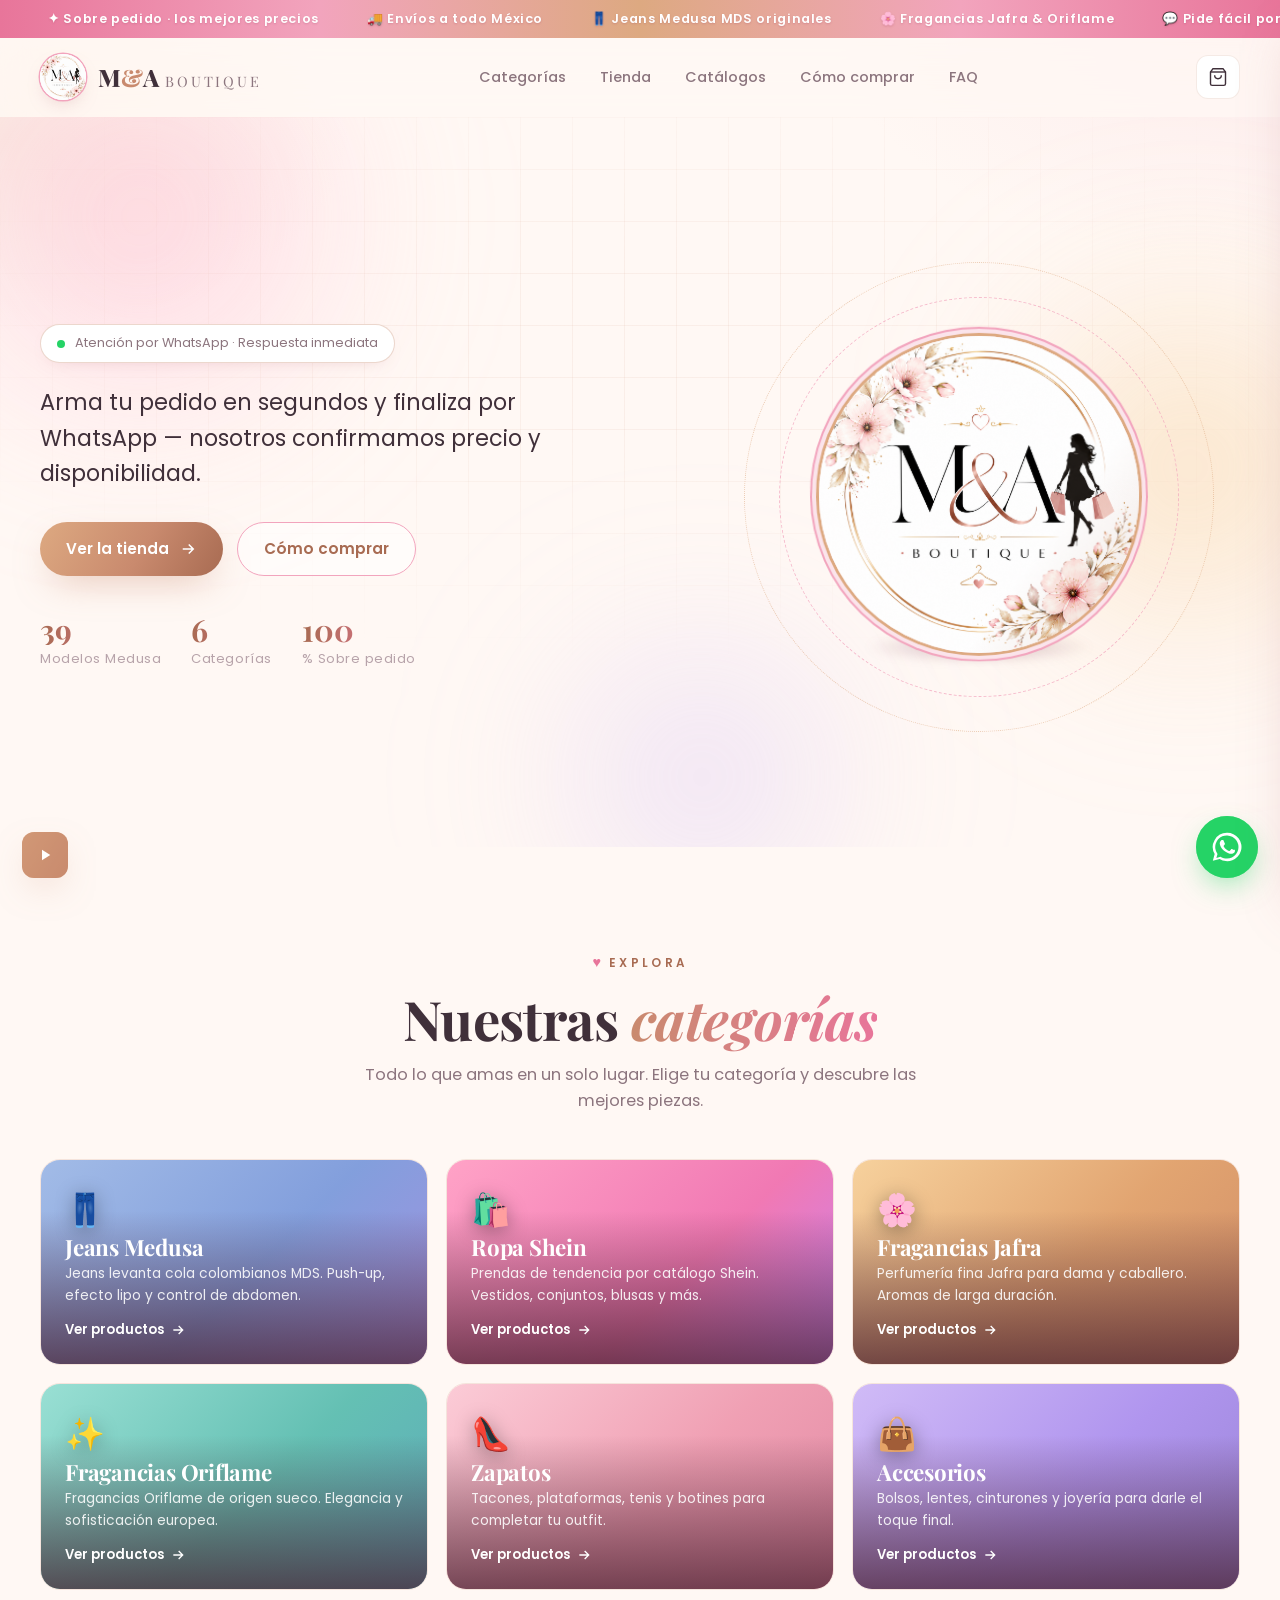
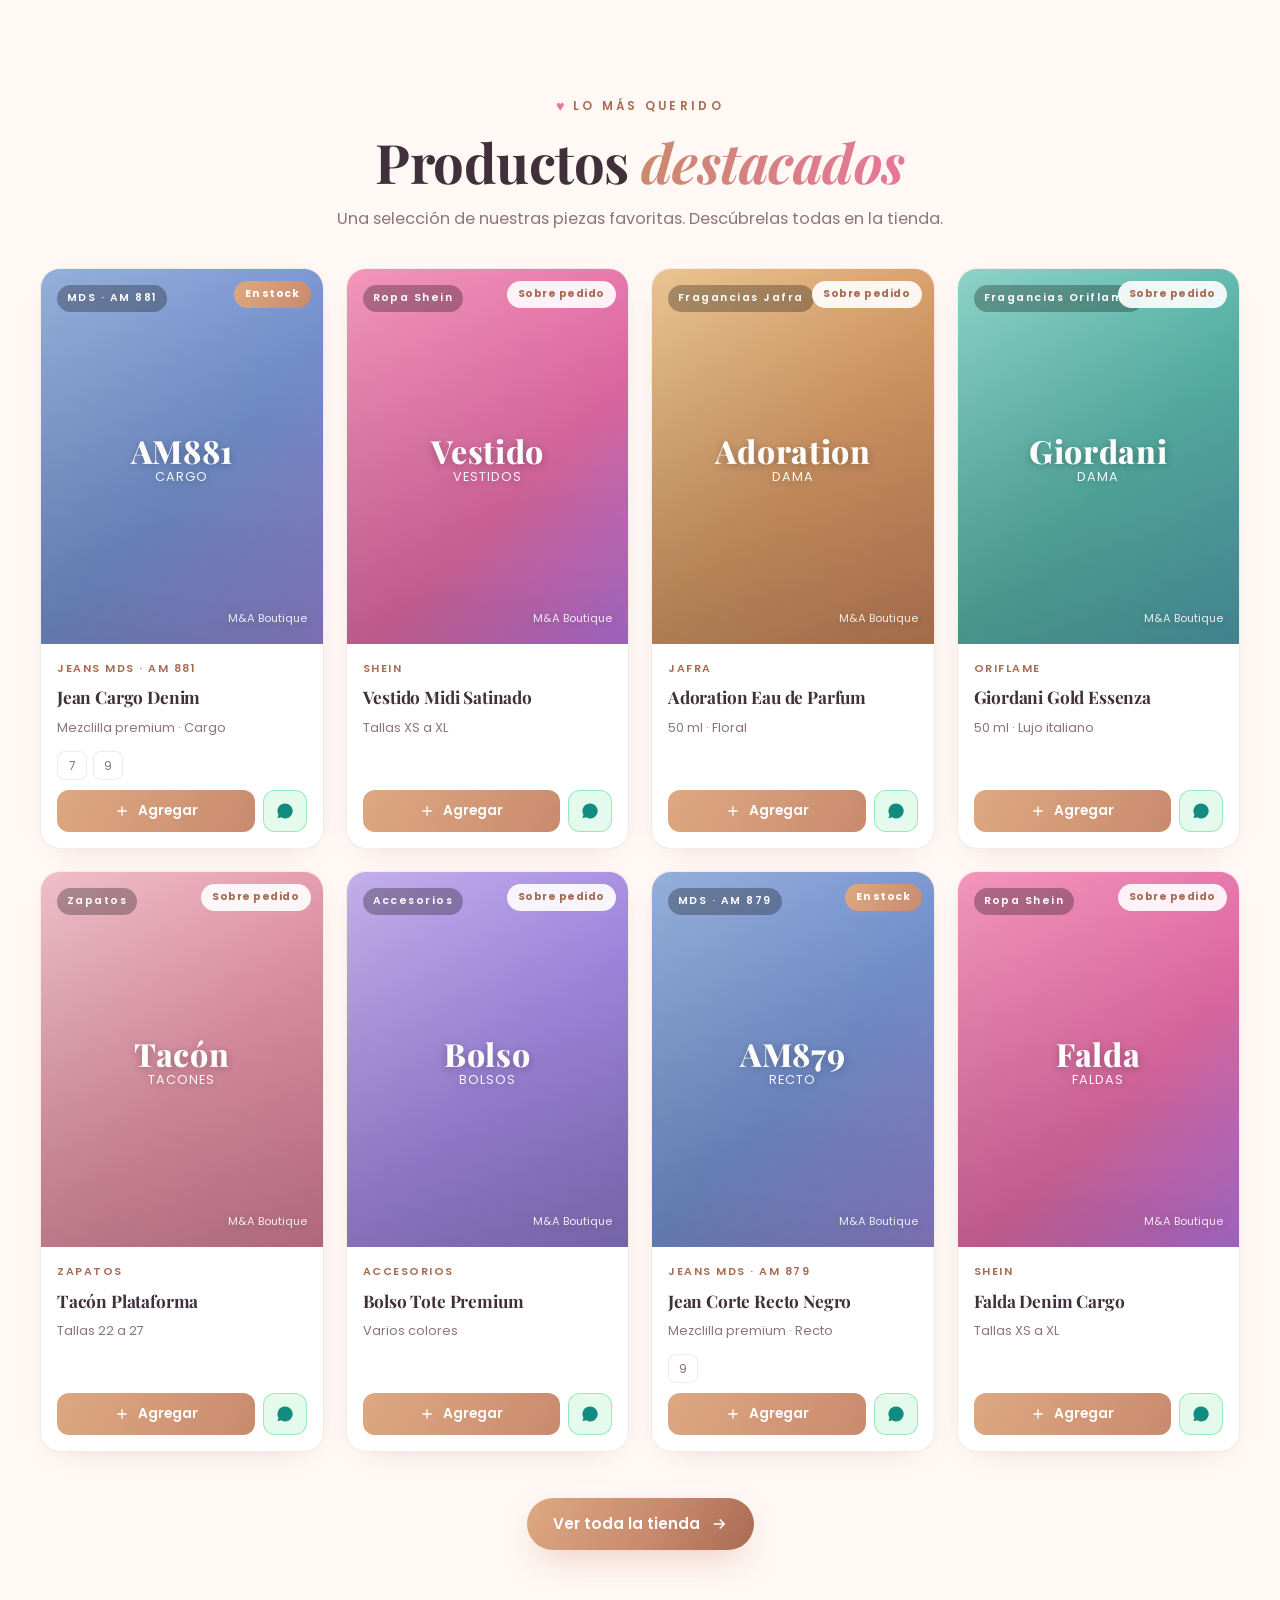
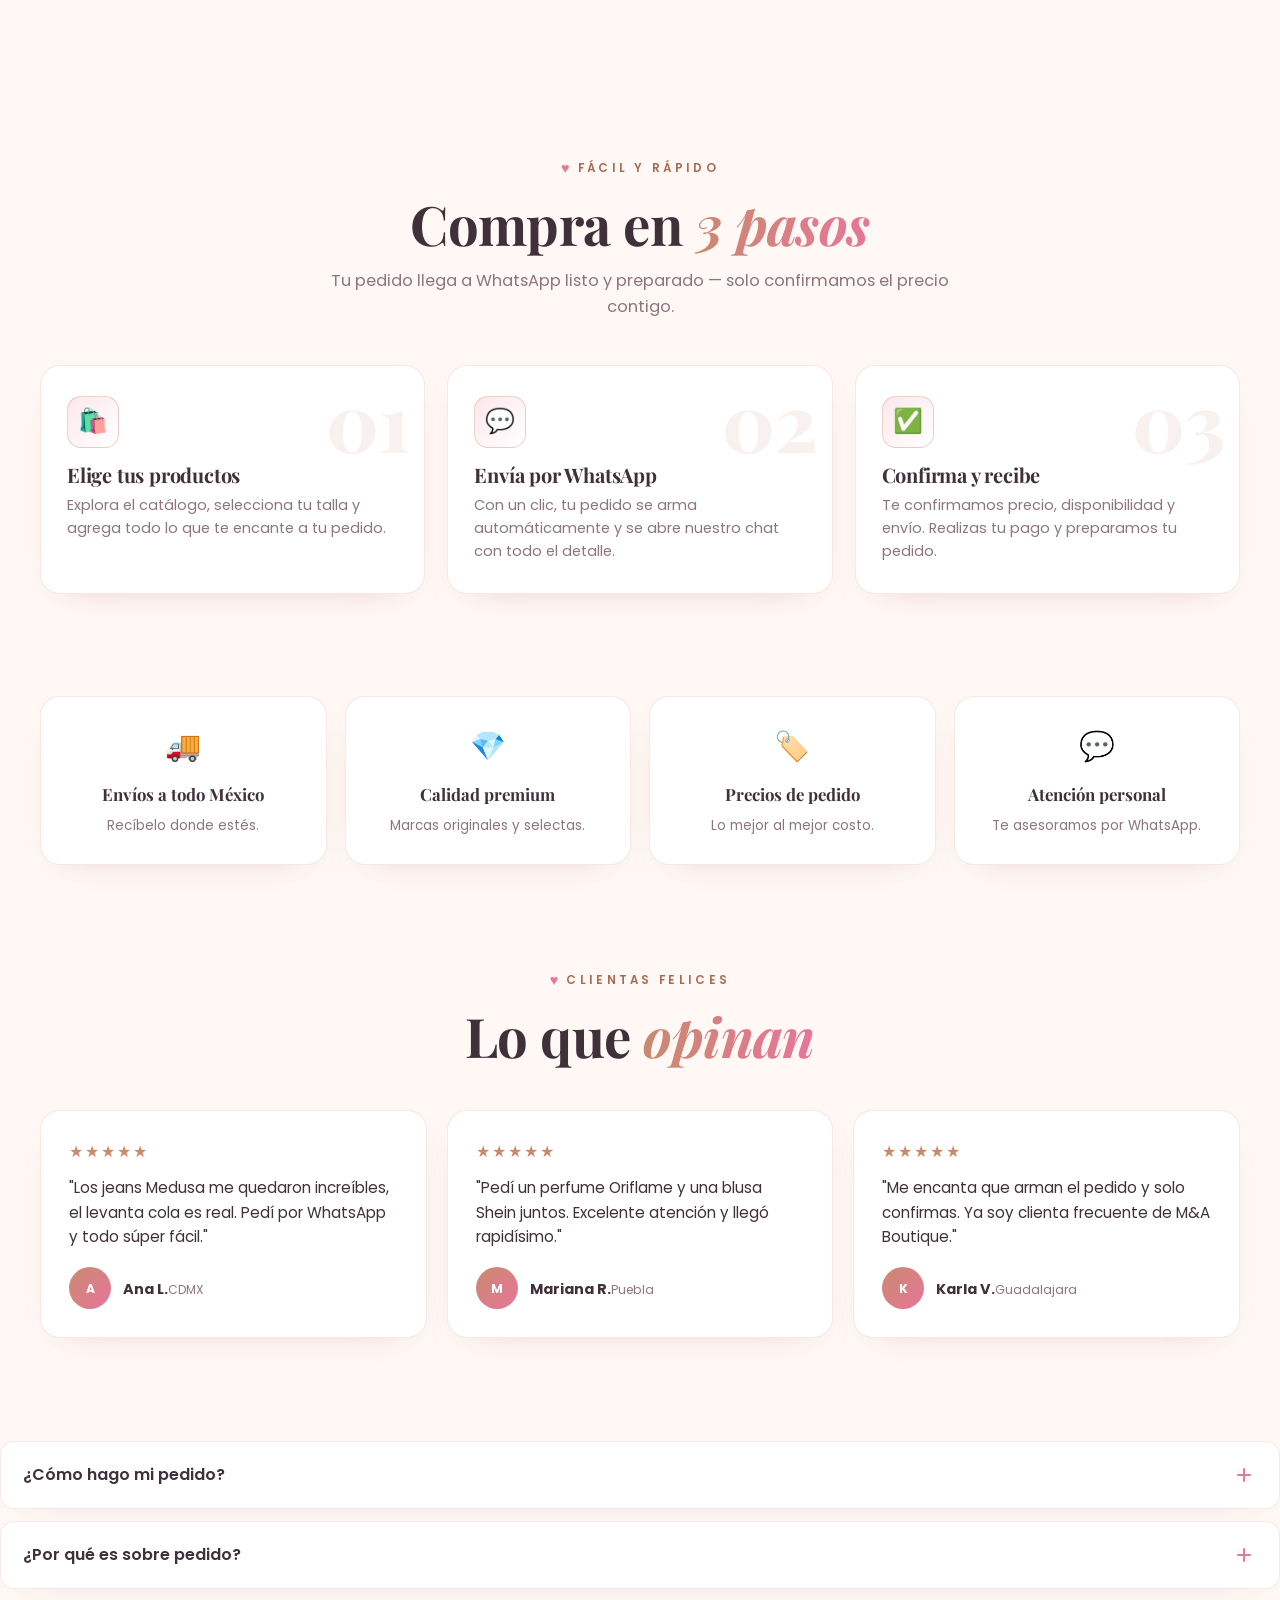
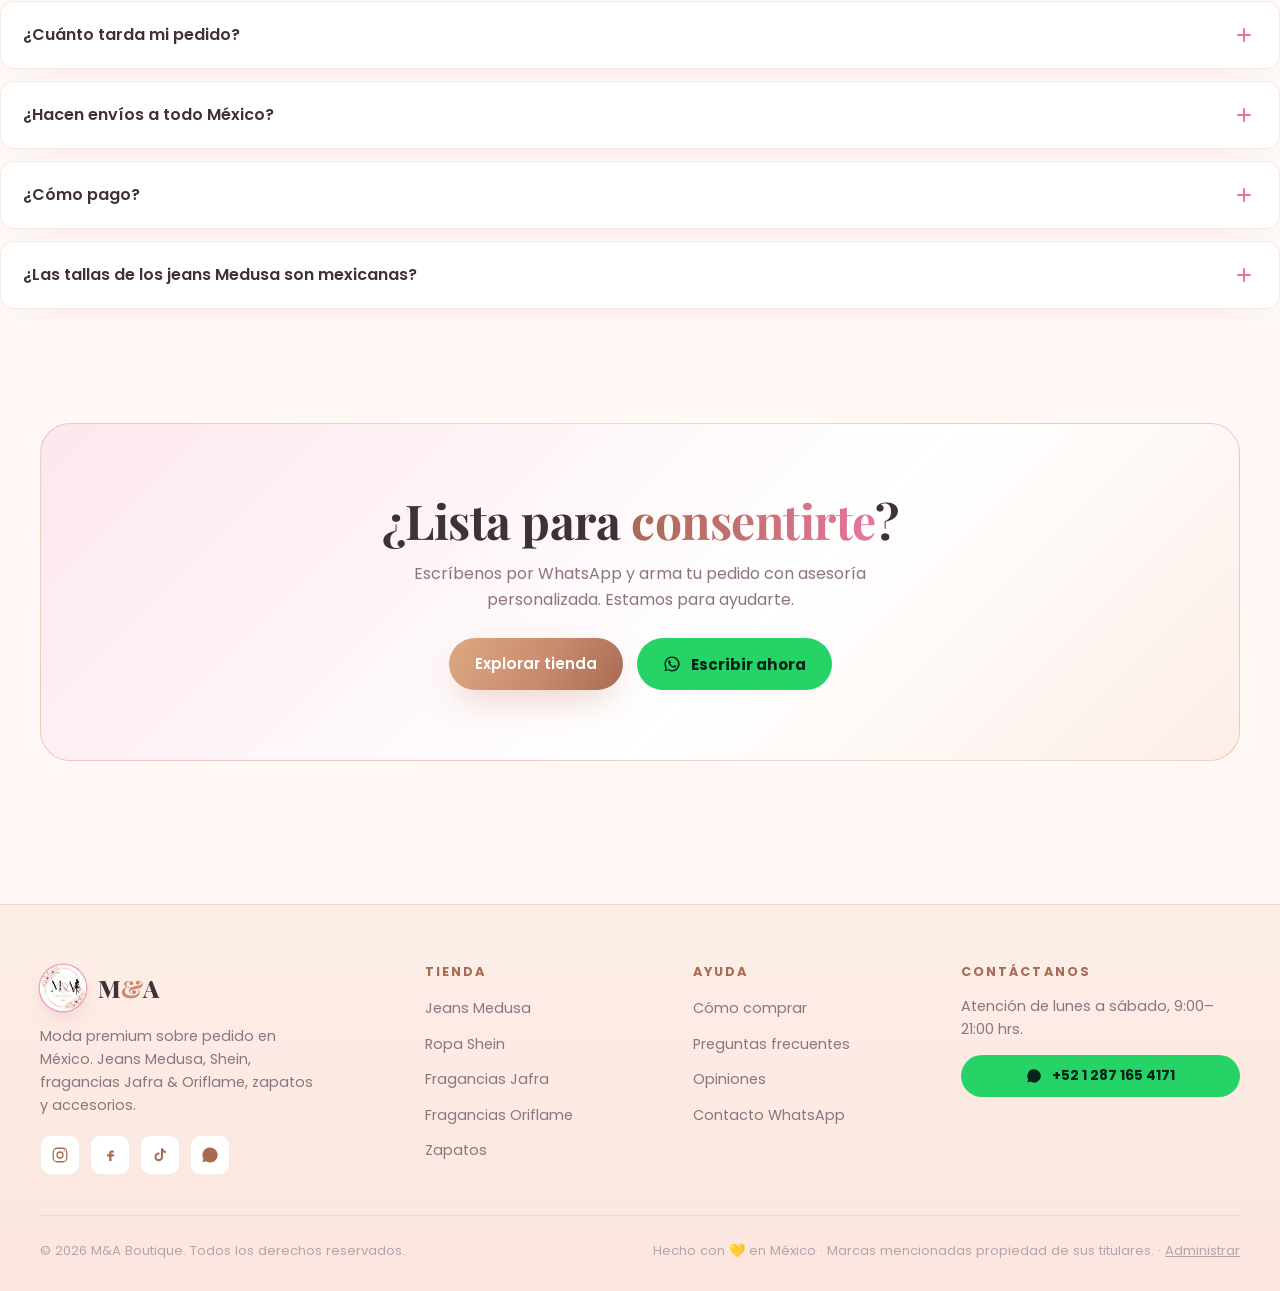
==== commit 8a269797: "Dashboard admin + API Cloudflare (KV/R2) + catálogos PDF - admin.html + admin.js: panel protegido po" ====
--- a/index.html
+++ b/index.html
@@ -97,8 +97,8 @@
     <nav class="nav__links" aria-label="Principal">
       <a href="#categorias">Categorías</a>
       <a href="tienda.html">Tienda</a>
+      <a href="#catalogos">Catálogos</a>
       <a href="#comprar">Cómo comprar</a>
-      <a href="#opiniones">Opiniones</a>
       <a href="#faq">FAQ</a>
     </nav>
     <div class="nav__actions">
@@ -118,8 +118,8 @@
   <button class="mm-close" id="mmClose" aria-label="Cerrar">&times;</button>
   <a href="#categorias">Categorías</a>
   <a href="tienda.html">Tienda</a>
+  <a href="#catalogos">Catálogos</a>
   <a href="#comprar">Cómo comprar</a>
-  <a href="#opiniones">Opiniones</a>
   <a href="#faq">FAQ</a>
 </div>
 
@@ -196,6 +196,18 @@
           <svg width="18" height="18" viewBox="0 0 24 24" fill="none" stroke="currentColor" stroke-width="2"><path d="M5 12h14M13 6l6 6-6 6"/></svg>
         </a>
       </div>
+    </div>
+  </section>
+
+  <!-- ============ Catálogos PDF ============ -->
+  <section class="section" id="catalogos" style="padding-top:0;display:none">
+    <div class="container">
+      <div class="center" style="max-width:640px">
+        <span class="eyebrow reveal">Explóralos</span>
+        <h2 class="section-title reveal d1">Nuestros <span class="accent">catálogos</span></h2>
+        <p class="section-sub center reveal d2">Revisa los catálogos completos en PDF y arma tu pedido con lo que más te guste.</p>
+      </div>
+      <div class="catalogs" id="catalogsGrid"></div>
     </div>
   </section>
 
@@ -335,7 +347,7 @@
     </div>
     <div class="footer__bar">
       <span>© <span id="year"></span> M&A Boutique. Todos los derechos reservados.</span>
-      <span>Hecho con 💛 en México · Marcas mencionadas propiedad de sus titulares.</span>
+      <span>Hecho con 💛 en México · Marcas mencionadas propiedad de sus titulares. · <a href="admin.html" style="color:inherit;text-decoration:underline">Administrar</a></span>
     </div>
   </div>
 </footer>
@@ -384,6 +396,21 @@
   </div>
 </aside>
 
+<!-- Visor de catálogo PDF -->
+<div class="pdf-modal" id="pdfModal">
+  <div class="pdf-modal__bg" id="pdfModalBg"></div>
+  <div class="pdf-modal__box">
+    <div class="pdf-modal__head">
+      <span>📕 Catálogo</span>
+      <div class="pdf-modal__actions">
+        <a class="btn btn-ghost btn-sm" id="pdfOpen" href="#" target="_blank" rel="noopener">Abrir en pestaña ↗</a>
+        <button class="icon-btn" id="pdfClose" aria-label="Cerrar">✕</button>
+      </div>
+    </div>
+    <iframe id="pdfFrame" title="Catálogo PDF" src="about:blank"></iframe>
+  </div>
+</div>
+
 <div class="toast-wrap" id="toastWrap"></div>
 
 <script src="assets/js/products.js"></script>
--- a/assets/css/styles.css
+++ b/assets/css/styles.css
@@ -558,6 +558,78 @@
 .mobile-menu a{font-family:var(--font-display);font-size:1.8rem;padding:14px 0;border-bottom:1px solid var(--line)}
 .mobile-menu .mm-close{position:absolute;top:24px;right:24px;font-size:2rem;color:var(--muted)}
 
+/* -------------------- Catálogos PDF -------------------- */
+.catalogs{display:grid;grid-template-columns:repeat(auto-fill,minmax(290px,1fr));gap:18px;margin-top:40px}
+.cat-pdf{display:flex;align-items:center;gap:16px;background:var(--surface);border:1px solid var(--line);border-radius:var(--radius);padding:20px;transition:.4s var(--ease);box-shadow:0 12px 34px -26px rgba(183,110,121,.5)}
+.cat-pdf:hover{transform:translateY(-4px);border-color:var(--rose);box-shadow:var(--shadow)}
+.cat-pdf__ic{font-size:1.8rem;width:56px;height:56px;display:grid;place-items:center;border-radius:14px;background:linear-gradient(135deg,var(--blush),#fff);border:1px solid var(--line-strong);flex-shrink:0}
+.cat-pdf__body{flex:1;min-width:0}
+.cat-pdf__body h3{font-family:var(--font-display);font-size:1.15rem;line-height:1.15}
+.cat-pdf__body span{font-size:.78rem;color:var(--muted)}
+
+/* Visor PDF */
+.pdf-modal{position:fixed;inset:0;z-index:120;display:none;align-items:center;justify-content:center;padding:20px}
+.pdf-modal.show{display:flex}
+.pdf-modal__bg{position:absolute;inset:0;background:rgba(64,48,58,.6);backdrop-filter:blur(4px)}
+.pdf-modal__box{position:relative;width:min(900px,100%);height:min(88vh,100%);background:var(--surface);border-radius:var(--radius);overflow:hidden;display:flex;flex-direction:column;box-shadow:var(--shadow);border:1px solid var(--line-strong)}
+.pdf-modal__head{display:flex;align-items:center;justify-content:space-between;gap:10px;padding:12px 16px;border-bottom:1px solid var(--line);font-family:var(--font-display);font-size:1.05rem}
+.pdf-modal__actions{display:flex;align-items:center;gap:10px}
+.pdf-modal iframe{flex:1;width:100%;border:0;background:#fff}
+
+/* -------------------- Dashboard (admin) -------------------- */
+body.admin{background:var(--bg-2)}
+.admin-login{min-height:100vh;display:grid;place-items:center;padding:24px}
+.admin-card{width:min(400px,100%);background:var(--surface);border:1px solid var(--line);border-radius:var(--radius-lg);padding:34px;box-shadow:var(--shadow);text-align:center}
+.admin-card .brand__logo{display:block;width:130px;height:130px;margin:0 auto 10px;background:none;box-shadow:none;border-radius:0}
+.admin-card .brand__logo img{object-fit:contain;transform:none}
+.admin-card h1{font-size:1.6rem;margin-bottom:6px}
+.admin-card .sub{color:var(--muted);font-size:.9rem;margin-bottom:20px}
+.admin-card input{width:100%;padding:13px 16px;border-radius:12px;border:1px solid var(--line);background:#fff;font-family:inherit;font-size:.95rem}
+.admin-card input:focus{outline:none;border-color:var(--rose)}
+.admin-card .err{color:var(--rose-2);font-size:.85rem;min-height:1.2em;margin-top:10px}
+.admin-app{max-width:1100px;margin:0 auto;padding:16px 20px 60px}
+.admin-top{position:sticky;top:0;z-index:10;display:flex;align-items:center;justify-content:space-between;gap:16px;flex-wrap:wrap;background:var(--bg-2);padding:14px 2px;border-bottom:1px solid var(--line);margin-bottom:16px}
+.admin-top .brand{display:flex;align-items:center;gap:10px;font-family:var(--font-display);font-size:1.25rem}
+.admin-top .actions{display:flex;gap:8px;align-items:center;flex-wrap:wrap}
+.admin-top .save-state{font-size:.78rem;color:var(--muted);margin-right:4px}
+.admin-tabs{display:flex;gap:8px;margin-bottom:18px}
+.admin-tabs button{padding:9px 18px;border-radius:999px;border:1px solid var(--line);background:#fff;color:var(--muted);font-weight:600;font-size:.88rem;transition:.2s;cursor:pointer}
+.admin-tabs button.active{background:linear-gradient(120deg,var(--gold-2),var(--gold));color:#fff;border-color:transparent}
+.admin-toolbar{display:flex;gap:10px;flex-wrap:wrap;align-items:center;margin-bottom:16px}
+.admin-toolbar select,.admin-toolbar input{padding:10px 14px;border-radius:10px;border:1px solid var(--line);background:#fff;font-family:inherit;font-size:.88rem}
+.admin-toolbar input{flex:1;min-width:160px}
+.admin-list{display:grid;gap:10px}
+.arow{display:flex;align-items:center;gap:14px;background:var(--surface);border:1px solid var(--line);border-radius:14px;padding:12px 14px}
+.arow__thumb{width:52px;height:66px;border-radius:8px;overflow:hidden;flex-shrink:0;background:linear-gradient(135deg,var(--blush),#fff);display:grid;place-items:center;font-size:.58rem;color:var(--muted);position:relative;text-align:center}
+.arow__thumb img{position:absolute;inset:0;width:100%;height:100%;object-fit:cover}
+.arow__info{flex:1;min-width:0}
+.arow__info b{font-family:var(--font-display);font-size:1rem;display:block;line-height:1.2}
+.arow__info .tag{font-size:.64rem;letter-spacing:.1em;text-transform:uppercase;color:var(--gold-deep);font-weight:600}
+.arow__info .meta{font-size:.76rem;color:var(--muted)}
+.arow__actions{display:flex;gap:6px;flex-shrink:0}
+.mini{padding:7px 12px;border-radius:9px;border:1px solid var(--line);background:#fff;font-size:.8rem;font-weight:600;transition:.2s;cursor:pointer}
+.mini:hover{border-color:var(--rose)}
+.mini.danger{color:var(--rose-2)}
+.mini.danger:hover{background:var(--blush)}
+.admin-empty{text-align:center;color:var(--muted);padding:40px 10px}
+.admin-modal{position:fixed;inset:0;z-index:130;display:none;align-items:center;justify-content:center;padding:20px}
+.admin-modal.show{display:flex}
+.admin-modal__bg{position:absolute;inset:0;background:rgba(64,48,58,.55);backdrop-filter:blur(4px)}
+.admin-modal__box{position:relative;width:min(560px,100%);max-height:90vh;overflow:auto;background:var(--surface);border-radius:var(--radius);padding:26px;box-shadow:var(--shadow);border:1px solid var(--line-strong)}
+.admin-modal__box h3{font-size:1.3rem;margin-bottom:16px}
+.field{margin-bottom:14px}
+.field label{display:block;font-size:.78rem;font-weight:600;color:var(--muted);margin-bottom:6px}
+.field input,.field select,.field textarea{width:100%;padding:11px 14px;border-radius:10px;border:1px solid var(--line);background:#fff;font-family:inherit;font-size:.9rem}
+.field input:focus,.field select:focus,.field textarea:focus{outline:none;border-color:var(--rose)}
+.field textarea{min-height:70px;resize:vertical}
+.field-row{display:flex;gap:14px}
+.field-row>.field{flex:1}
+.field-check{display:flex;align-items:center;gap:8px;font-size:.9rem}
+.field-check input{width:auto}
+.up-preview{width:84px;height:108px;border-radius:10px;overflow:hidden;background:var(--blush);display:grid;place-items:center;font-size:.68rem;color:var(--muted);margin-top:8px;position:relative}
+.up-preview img{position:absolute;inset:0;width:100%;height:100%;object-fit:cover}
+.modal-foot{display:flex;justify-content:flex-end;gap:10px;margin-top:20px}
+
 /* -------------------- Responsive -------------------- */
 
 /* Tablet y menores: menú hamburguesa + hero sin visual 3D */
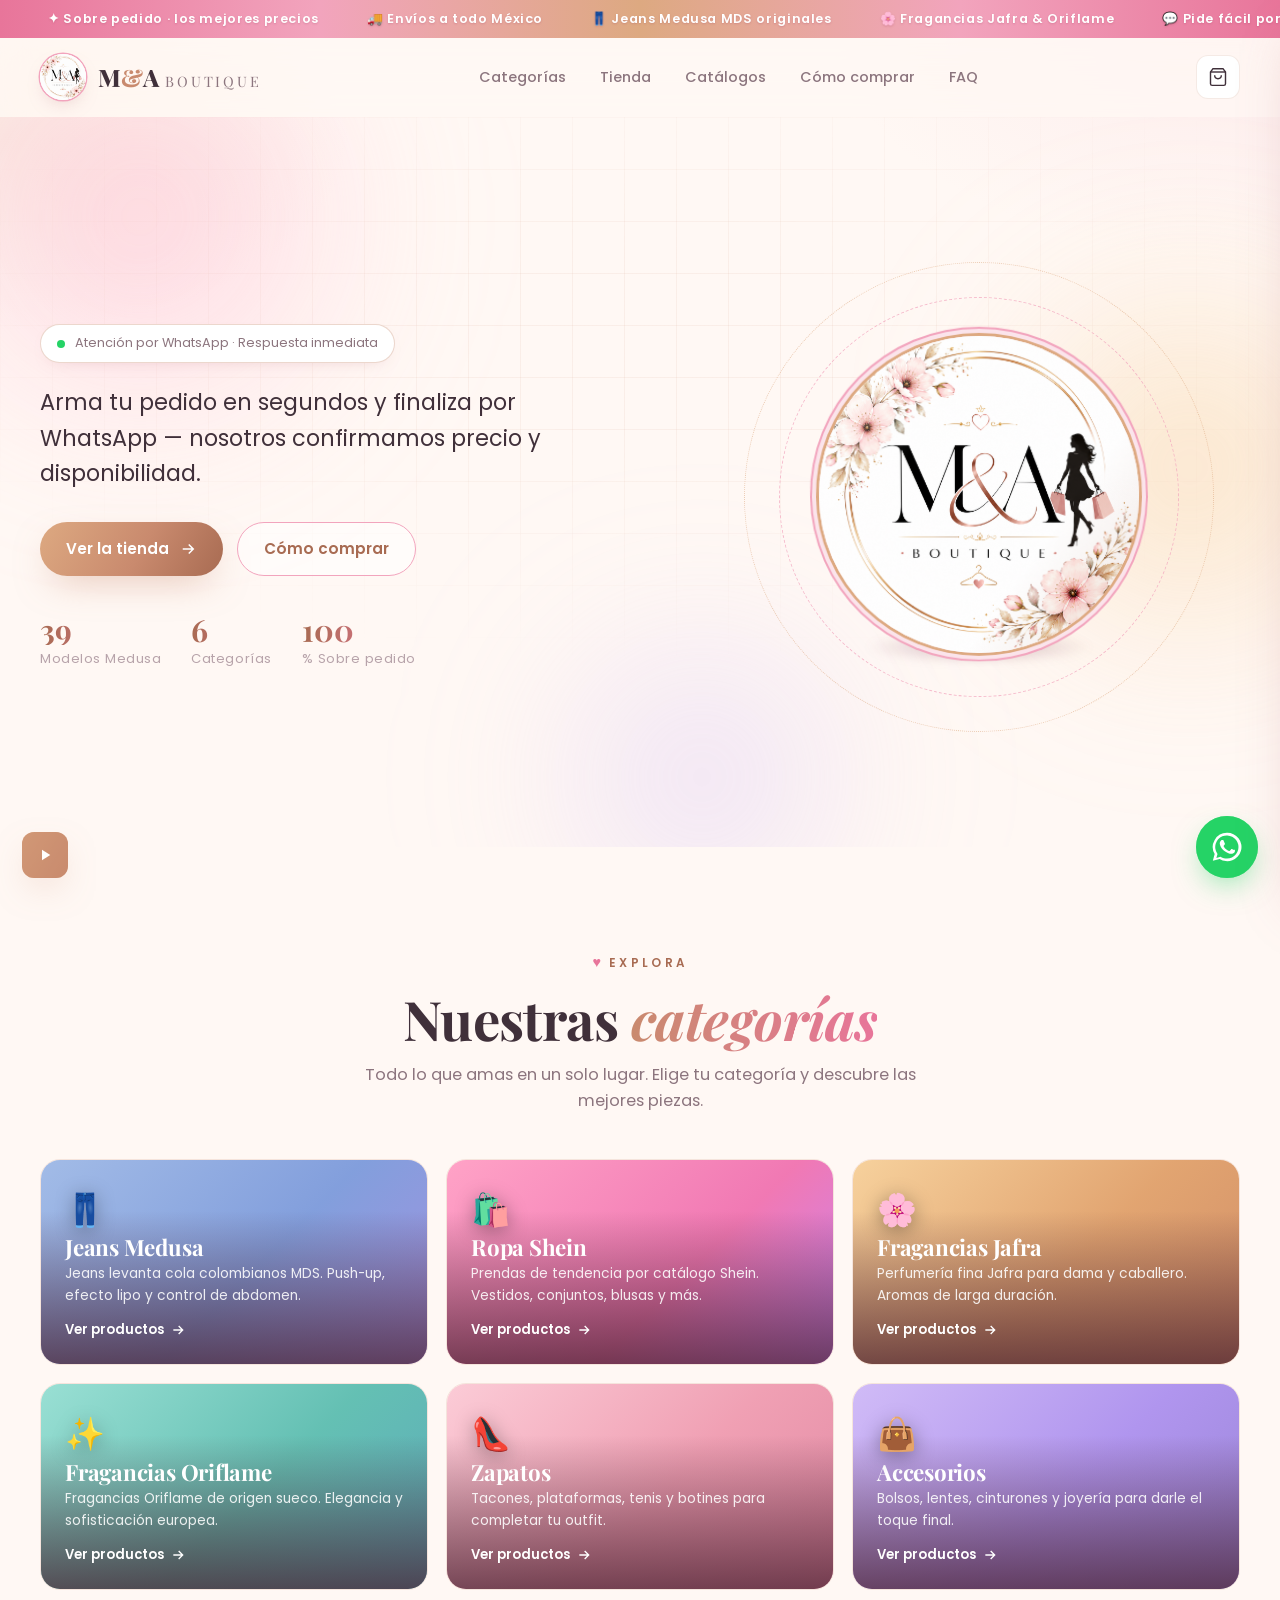
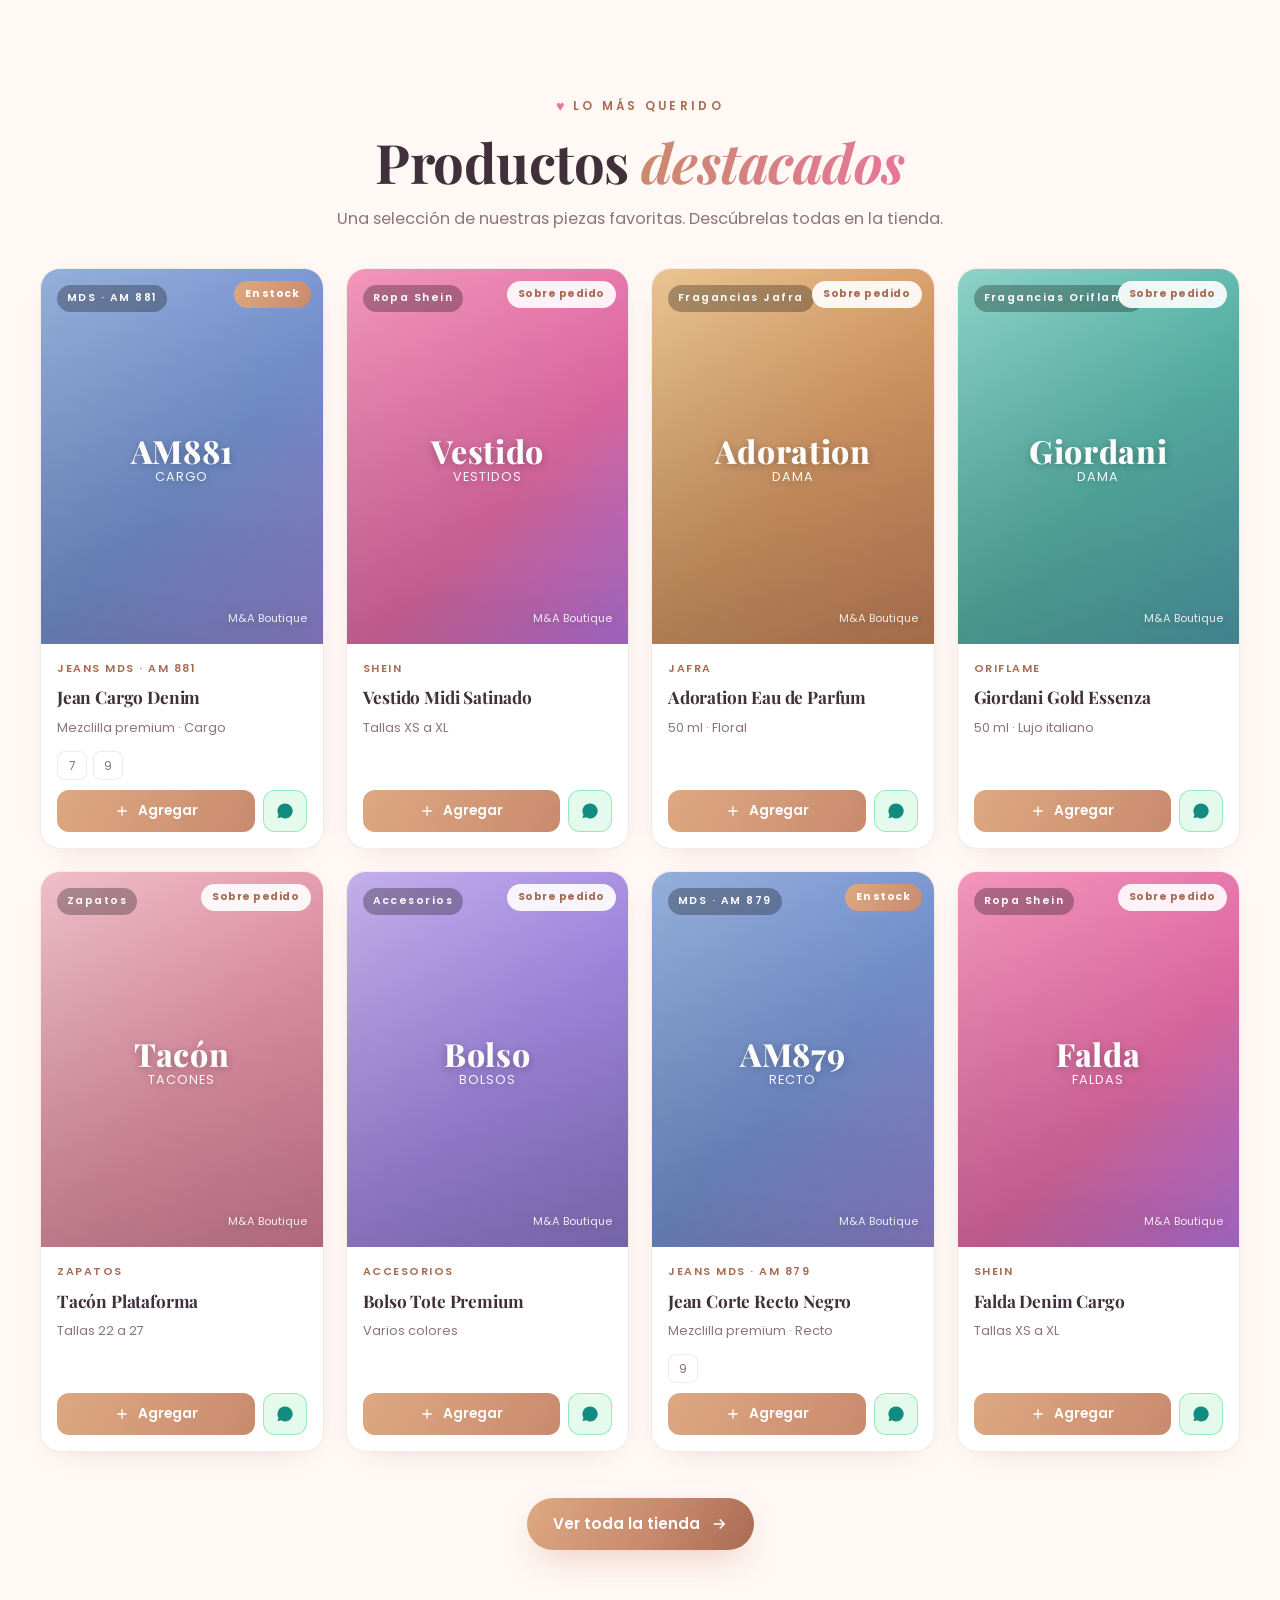
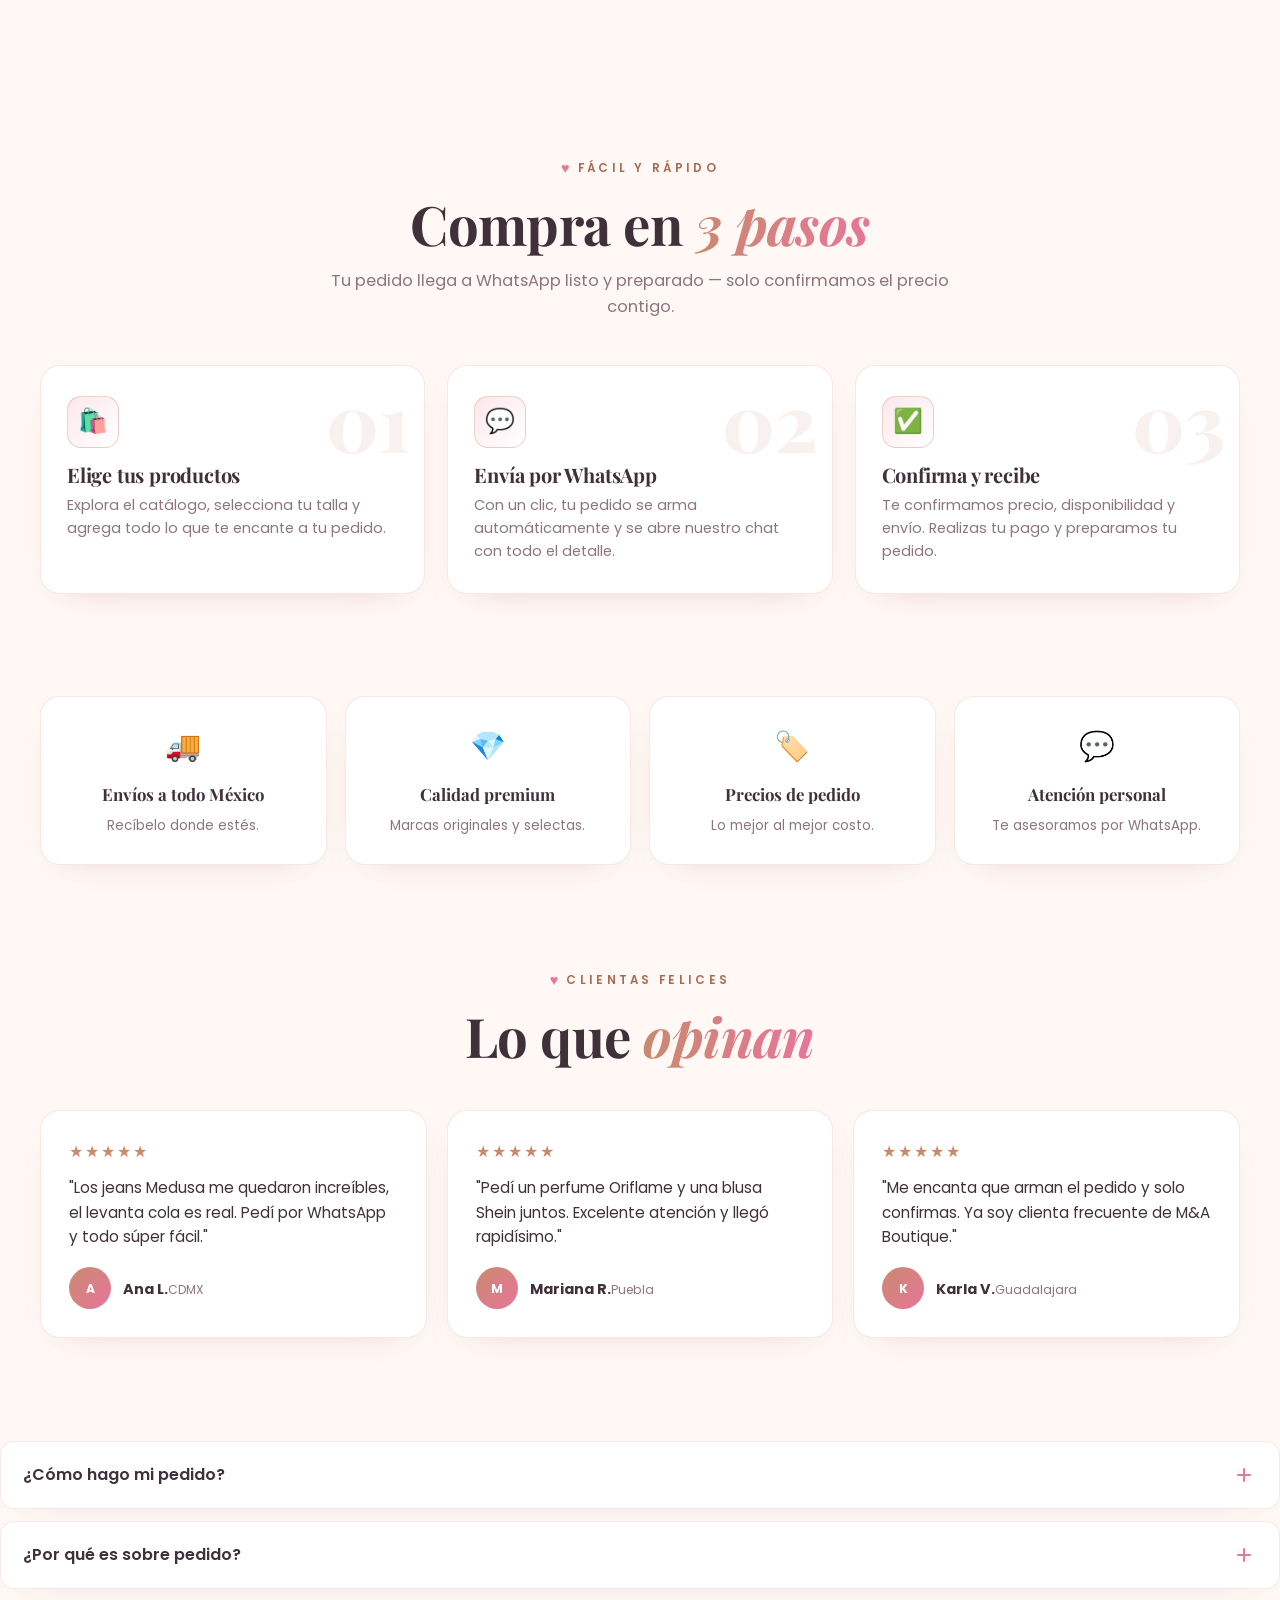
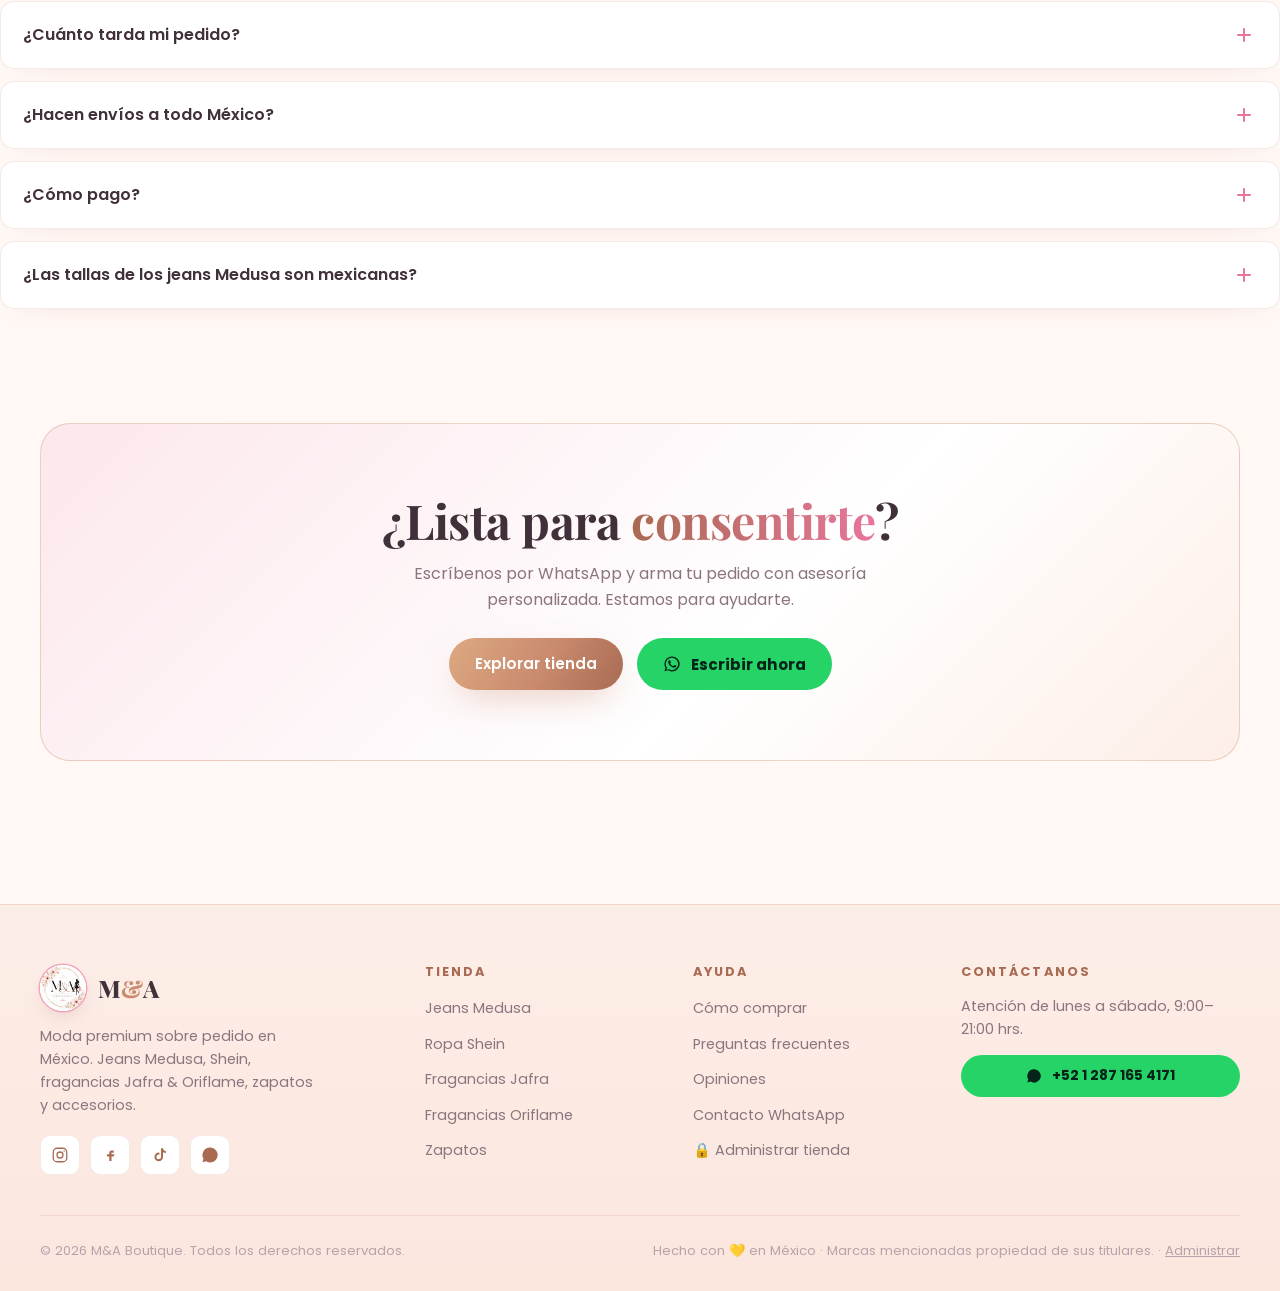
==== commit 5d9022b4: "Fix acceso al panel: enlace Administrar en lista de Ayuda + z-index sobre botón WhatsApp Co-Authored" ====
--- a/index.html
+++ b/index.html
@@ -335,6 +335,7 @@
         <li><a href="#faq">Preguntas frecuentes</a></li>
         <li><a href="#opiniones">Opiniones</a></li>
         <li><a href="#" id="waHelp">Contacto WhatsApp</a></li>
+        <li><a href="admin.html">🔒 Administrar tienda</a></li>
       </ul></div>
       <div>
         <h4>Contáctanos</h4>
@@ -347,7 +348,7 @@
     </div>
     <div class="footer__bar">
       <span>© <span id="year"></span> M&A Boutique. Todos los derechos reservados.</span>
-      <span>Hecho con 💛 en México · Marcas mencionadas propiedad de sus titulares. · <a href="admin.html" style="color:inherit;text-decoration:underline">Administrar</a></span>
+      <span>Hecho con 💛 en México · Marcas mencionadas propiedad de sus titulares. · <a href="admin.html" style="color:inherit;text-decoration:underline;position:relative;z-index:80">Administrar</a></span>
     </div>
   </div>
 </footer>
--- a/assets/css/styles.css
+++ b/assets/css/styles.css
@@ -49,6 +49,7 @@
 /* -------------------- Reset -------------------- */
 *,*::before,*::after{box-sizing:border-box;margin:0;padding:0}
 html{scroll-behavior:smooth;-webkit-text-size-adjust:100%;overflow-x:hidden}
+[hidden]{display:none!important}
 body{
   font-family:var(--font-body);
   background:var(--bg);
